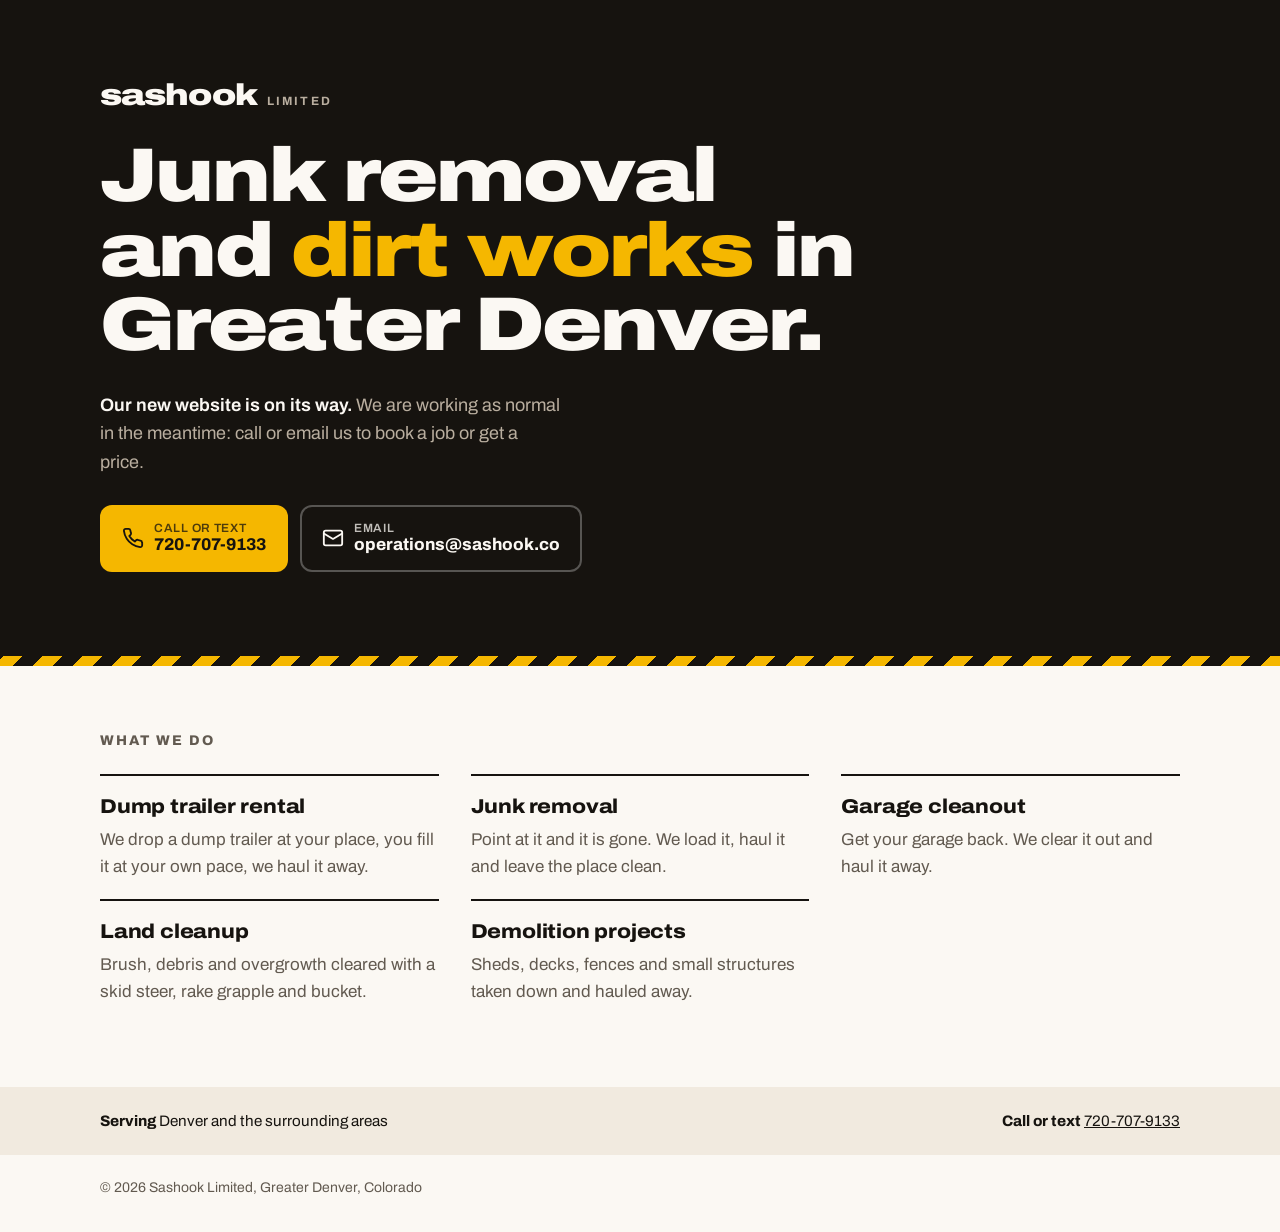
==== index.html @ f68e2fd8 "Sashook placeholder page for sashook.co Co-Authored-By: Claude Opus 5.5 <noreply@anthropic.com>" ====
<!doctype html>
<html lang="en">
<head>
    <meta charset="utf-8">
    <meta name="viewport" content="width=device-width, initial-scale=1">
    <title>Sashook Limited | Junk Removal and Dirt Works, Greater Denver</title>
    <meta name="description" content="Sashook Limited: dump trailer rental, junk removal, garage cleanouts, land cleanup and demolition in Greater Denver. Call 720-707-9133 to book.">
    <meta property="og:title" content="Sashook Limited | Junk Removal and Dirt Works">
    <meta property="og:description" content="Dump trailer rental, junk removal, garage cleanouts, land cleanup and demolition in Greater Denver.">
    <meta property="og:url" content="https://sashook.co/">
    <meta property="og:type" content="website">
    <meta name="theme-color" content="#16130f">
    <link rel="icon" href="favicon.svg" type="image/svg+xml">
    <link rel="preconnect" href="https://fonts.googleapis.com">
    <link rel="preconnect" href="https://fonts.gstatic.com" crossorigin>
    <link rel="stylesheet" href="https://fonts.googleapis.com/css2?family=Archivo:wdth,wght@62..125,400..900&display=swap">
    <style>
        /* Sashook brand tokens, copied from sashook-web/public/styles.css. */
        :root {
            --ink: #16130f;
            --ink-soft: #27221c;
            --paper: #fbf8f3;
            --sand: #f1eadf;
            --line: rgba(22, 19, 15, 0.12);
            --muted: #625a50;
            --band-muted: #b9ae9f;
            --yellow: #f5b700;
            --yellow-deep: #dea600;
            --font: 'Archivo', system-ui, -apple-system, 'Segoe UI', Roboto, sans-serif;
        }
        *, *::before, *::after { box-sizing: border-box; }
        html { -webkit-text-size-adjust: 100%; }
        body {
            margin: 0;
            font-family: var(--font);
            font-size: 1.0625rem;
            line-height: 1.6;
            color: var(--ink);
            background: var(--paper);
        }
        a { color: inherit; }
        :focus-visible { outline: 3px solid var(--yellow); outline-offset: 3px; border-radius: 4px; }
        .wrap { width: min(1080px, 100% - 2.5rem); margin-inline: auto; }

        .hero { background: var(--ink); color: var(--paper); }
        .hero .wrap { padding-block: clamp(36px, 7vw, 80px) clamp(40px, 7vw, 84px); display: grid; gap: 28px; }
        .mark { display: flex; align-items: baseline; gap: 10px; }
        .mark b {
            font-size: 30px;
            font-weight: 900;
            font-stretch: 125%;
            letter-spacing: -0.03em;
            line-height: 1;
        }
        .mark span {
            font-size: 12px;
            font-weight: 700;
            letter-spacing: 0.18em;
            text-transform: uppercase;
            color: var(--band-muted);
        }
        h1 {
            margin: 0;
            font-size: clamp(38px, 7.4vw, 76px);
            font-weight: 900;
            font-stretch: 122%;
            letter-spacing: -0.025em;
            line-height: 0.98;
            max-width: 15ch;
            text-wrap: balance;
        }
        h1 em { font-style: normal; color: var(--yellow); }
        .lede { margin: 0; max-width: 46ch; color: var(--band-muted); font-size: 1.125rem; }
        .lede strong { color: var(--paper); font-weight: 650; }
        .actions { display: flex; flex-wrap: wrap; gap: 12px; }
        .btn {
            display: inline-flex;
            align-items: center;
            gap: 10px;
            padding: 14px 20px;
            border-radius: 12px;
            font-weight: 750;
            text-decoration: none;
            border: 2px solid transparent;
            line-height: 1.2;
        }
        .btn.call { background: var(--yellow); color: var(--ink); }
        .btn.call:hover { background: var(--yellow-deep); }
        .btn.mail { border-color: rgba(255, 255, 255, 0.28); color: var(--paper); }
        .btn.mail:hover { border-color: var(--paper); }
        .btn small { display: block; font-size: 12px; font-weight: 600; letter-spacing: 0.06em; text-transform: uppercase; opacity: 0.75; }
        .btn svg { width: 22px; height: 22px; flex-shrink: 0; }
        .stripe { height: 10px; background: repeating-linear-gradient(-45deg, var(--yellow) 0 14px, var(--ink) 14px 28px); }

        .services .wrap { padding-block: clamp(36px, 6vw, 64px); display: grid; gap: 22px; }
        h2 {
            margin: 0;
            font-size: 14px;
            font-weight: 800;
            letter-spacing: 0.14em;
            text-transform: uppercase;
            color: var(--muted);
        }
        .list { display: grid; grid-template-columns: repeat(auto-fit, minmax(min(100%, 300px), 1fr)); gap: 0 32px; margin: 0; padding: 0; list-style: none; }
        .list li { border-top: 2px solid var(--ink); padding-block: 14px 18px; display: grid; gap: 4px; }
        .list b { font-size: 1.25rem; font-weight: 800; font-stretch: 112%; letter-spacing: -0.01em; }
        .list span { color: var(--muted); }
        .area { background: var(--sand); }
        .area .wrap { padding-block: 22px; display: flex; flex-wrap: wrap; justify-content: space-between; gap: 8px 24px; font-size: 0.95rem; }
        .area p { margin: 0; }
        .area strong { font-weight: 750; }
        footer .wrap { padding-block: 22px 32px; color: var(--muted); font-size: 0.875rem; }
    </style>
</head>
<body>
    <header class="hero">
        <div class="wrap">
            <div class="mark" aria-label="Sashook Limited"><b>sashook</b><span>Limited</span></div>
            <h1>Junk removal and <em>dirt works</em> in Greater Denver.</h1>
            <p class="lede"><strong>Our new website is on its way.</strong> We are working as normal in the meantime: call or email us to book a job or get a price.</p>
            <div class="actions">
                <a class="btn call" href="tel:+17207079133">
                    <svg viewBox="0 0 24 24" fill="none" stroke="currentColor" stroke-width="2" stroke-linecap="round" stroke-linejoin="round" aria-hidden="true"><path d="M22 16.9v3a2 2 0 0 1-2.2 2 19.8 19.8 0 0 1-8.6-3.1 19.5 19.5 0 0 1-6-6A19.8 19.8 0 0 1 2.1 4.2 2 2 0 0 1 4.1 2h3a2 2 0 0 1 2 1.7c.1.9.4 1.8.7 2.7a2 2 0 0 1-.5 2.1L8 9.8a16 16 0 0 0 6 6l1.3-1.3a2 2 0 0 1 2.1-.4c.9.3 1.8.6 2.7.7a2 2 0 0 1 1.7 2z"/></svg>
                    <span><small>Call or text</small>720-707-9133</span>
                </a>
                <a class="btn mail" href="mailto:operations@sashook.co">
                    <svg viewBox="0 0 24 24" fill="none" stroke="currentColor" stroke-width="2" stroke-linecap="round" stroke-linejoin="round" aria-hidden="true"><rect x="2" y="4" width="20" height="16" rx="2"/><path d="m22 7-10 6L2 7"/></svg>
                    <span><small>Email</small>operations@sashook.co</span>
                </a>
            </div>
        </div>
    </header>
    <div class="stripe" aria-hidden="true"></div>

    <main class="services">
        <div class="wrap">
            <h2>What we do</h2>
            <ul class="list">
                <li><b>Dump trailer rental</b><span>We drop a dump trailer at your place, you fill it at your own pace, we haul it away.</span></li>
                <li><b>Junk removal</b><span>Point at it and it is gone. We load it, haul it and leave the place clean.</span></li>
                <li><b>Garage cleanout</b><span>Get your garage back. We clear it out and haul it away.</span></li>
                <li><b>Land cleanup</b><span>Brush, debris and overgrowth cleared with a skid steer, rake grapple and bucket.</span></li>
                <li><b>Demolition projects</b><span>Sheds, decks, fences and small structures taken down and hauled away.</span></li>
            </ul>
        </div>
    </main>

    <section class="area" aria-label="Service area">
        <div class="wrap">
            <p><strong>Serving</strong> Denver and the surrounding areas</p>
            <p><strong>Call or text</strong> <a href="tel:+17207079133">720-707-9133</a></p>
        </div>
    </section>

    <footer>
        <div class="wrap">&copy; <span id="year">2026</span> Sashook Limited, Greater Denver, Colorado</div>
    </footer>
    <script>document.getElementById('year').textContent = new Date().getFullYear();</script>
</body>
</html>
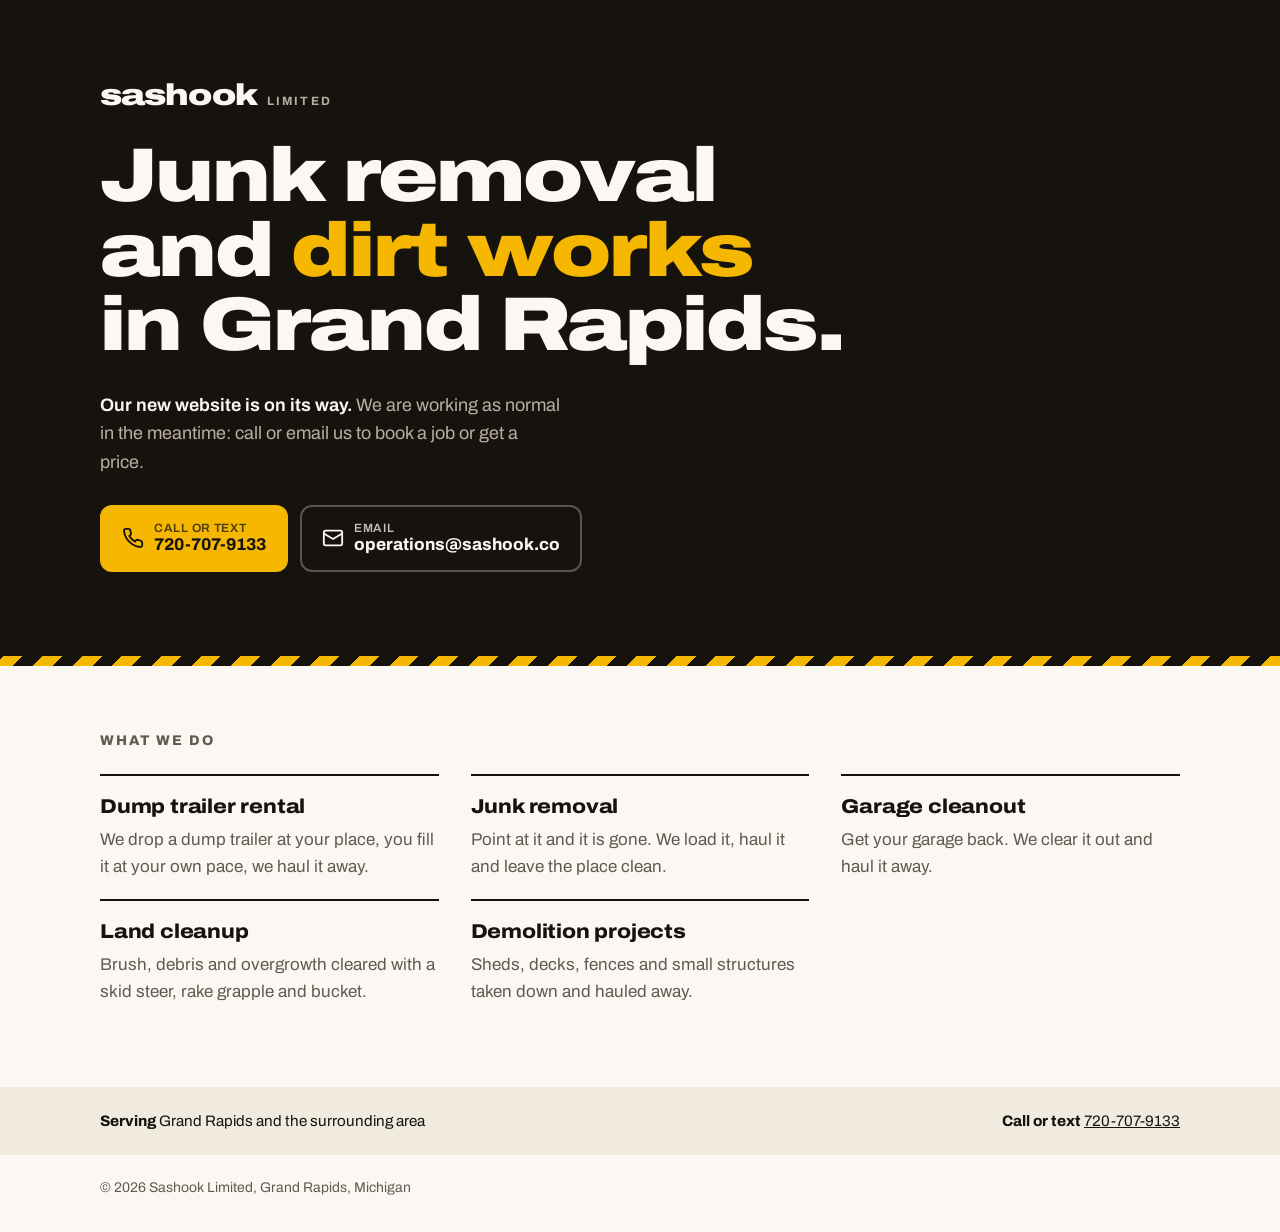
==== commit edf90dc2: "Service area: Grand Rapids, Michigan (not Denver) Co-Authored-By: Claude Opus 5.5 <noreply@anthropic" ====
--- a/index.html
+++ b/index.html
@@ -3,10 +3,10 @@
 <head>
     <meta charset="utf-8">
     <meta name="viewport" content="width=device-width, initial-scale=1">
-    <title>Sashook Limited | Junk Removal and Dirt Works, Greater Denver</title>
-    <meta name="description" content="Sashook Limited: dump trailer rental, junk removal, garage cleanouts, land cleanup and demolition in Greater Denver. Call 720-707-9133 to book.">
+    <title>Sashook Limited | Junk Removal and Dirt Works, Grand Rapids, Michigan</title>
+    <meta name="description" content="Sashook Limited: dump trailer rental, junk removal, garage cleanouts, land cleanup and demolition in Grand Rapids, Michigan. Call 720-707-9133 to book.">
     <meta property="og:title" content="Sashook Limited | Junk Removal and Dirt Works">
-    <meta property="og:description" content="Dump trailer rental, junk removal, garage cleanouts, land cleanup and demolition in Greater Denver.">
+    <meta property="og:description" content="Dump trailer rental, junk removal, garage cleanouts, land cleanup and demolition in Grand Rapids, Michigan.">
     <meta property="og:url" content="https://sashook.co/">
     <meta property="og:type" content="website">
     <meta name="theme-color" content="#16130f">
@@ -116,7 +116,7 @@
     <header class="hero">
         <div class="wrap">
             <div class="mark" aria-label="Sashook Limited"><b>sashook</b><span>Limited</span></div>
-            <h1>Junk removal and <em>dirt works</em> in Greater Denver.</h1>
+            <h1>Junk removal and <em>dirt works</em> in Grand Rapids.</h1>
             <p class="lede"><strong>Our new website is on its way.</strong> We are working as normal in the meantime: call or email us to book a job or get a price.</p>
             <div class="actions">
                 <a class="btn call" href="tel:+17207079133">
@@ -147,13 +147,13 @@
 
     <section class="area" aria-label="Service area">
         <div class="wrap">
-            <p><strong>Serving</strong> Denver and the surrounding areas</p>
+            <p><strong>Serving</strong> Grand Rapids and the surrounding area</p>
             <p><strong>Call or text</strong> <a href="tel:+17207079133">720-707-9133</a></p>
         </div>
     </section>
 
     <footer>
-        <div class="wrap">&copy; <span id="year">2026</span> Sashook Limited, Greater Denver, Colorado</div>
+        <div class="wrap">&copy; <span id="year">2026</span> Sashook Limited, Grand Rapids, Michigan</div>
     </footer>
     <script>document.getElementById('year').textContent = new Date().getFullYear();</script>
 </body>
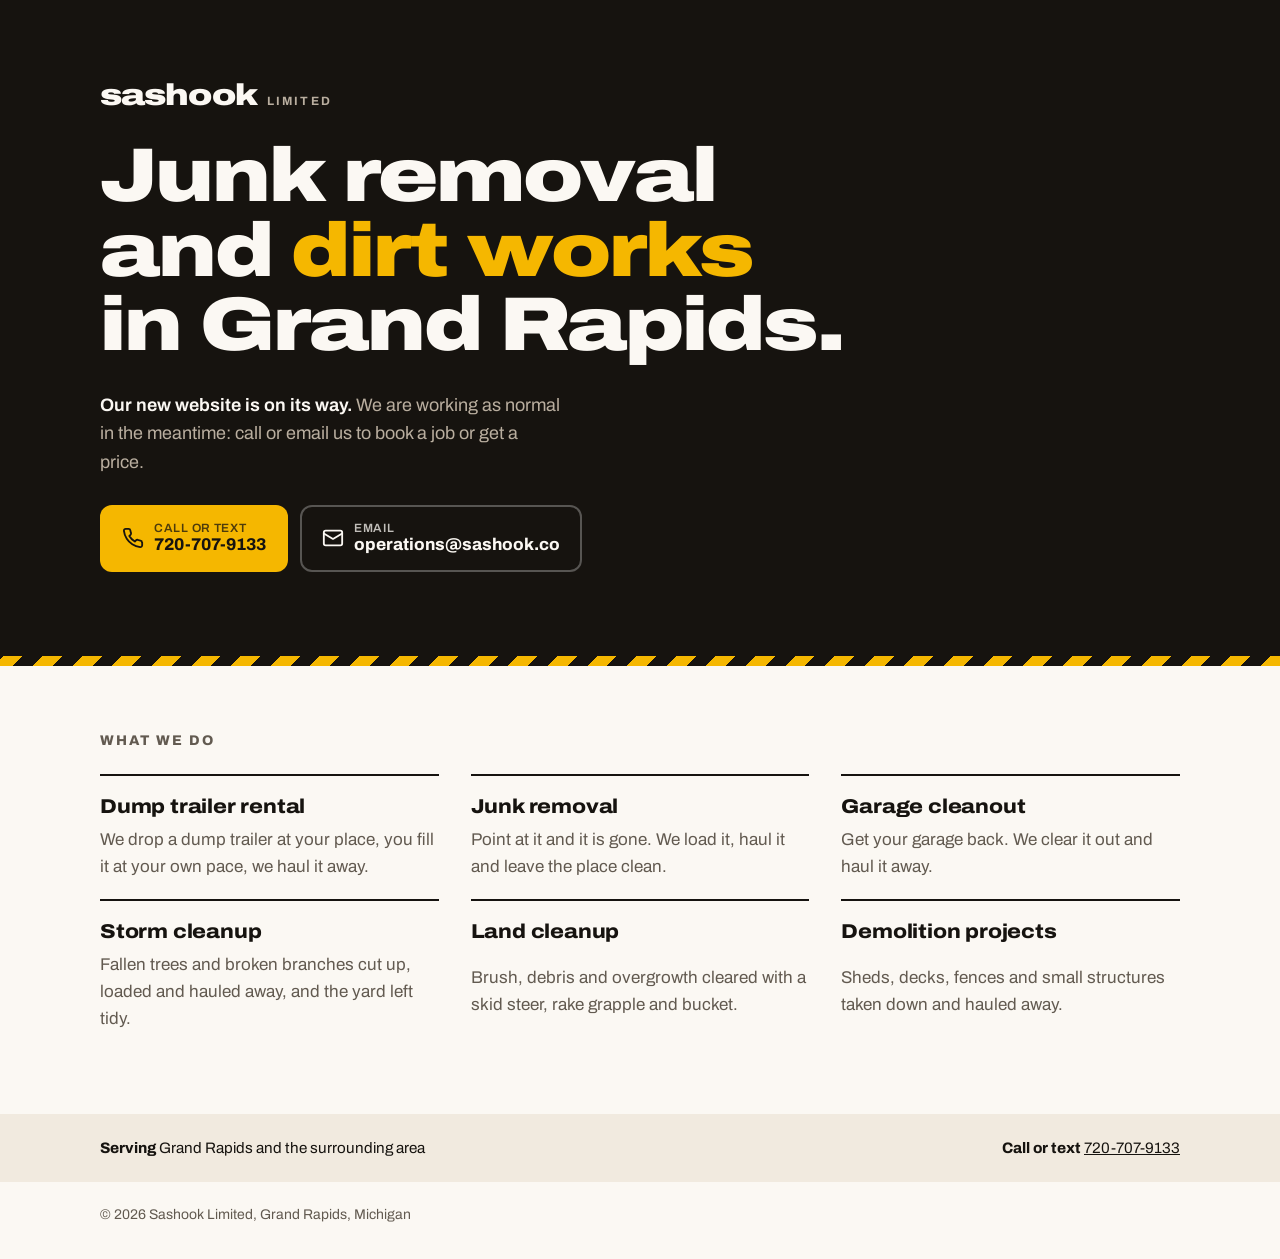
==== commit 1eae0cca: "Add storm cleanup to the services Co-Authored-By: Claude Opus 5.5 <noreply@anthropic.com>" ====
--- a/index.html
+++ b/index.html
@@ -4,9 +4,9 @@
     <meta charset="utf-8">
     <meta name="viewport" content="width=device-width, initial-scale=1">
     <title>Sashook Limited | Junk Removal and Dirt Works, Grand Rapids, Michigan</title>
-    <meta name="description" content="Sashook Limited: dump trailer rental, junk removal, garage cleanouts, land cleanup and demolition in Grand Rapids, Michigan. Call 720-707-9133 to book.">
+    <meta name="description" content="Sashook Limited: dump trailer rental, junk removal, garage cleanouts, storm cleanup, land cleanup and demolition in Grand Rapids, Michigan. Call 720-707-9133 to book.">
     <meta property="og:title" content="Sashook Limited | Junk Removal and Dirt Works">
-    <meta property="og:description" content="Dump trailer rental, junk removal, garage cleanouts, land cleanup and demolition in Grand Rapids, Michigan.">
+    <meta property="og:description" content="Dump trailer rental, junk removal, garage cleanouts, storm cleanup, land cleanup and demolition in Grand Rapids, Michigan.">
     <meta property="og:url" content="https://sashook.co/">
     <meta property="og:type" content="website">
     <meta name="theme-color" content="#16130f">
@@ -139,6 +139,7 @@
                 <li><b>Dump trailer rental</b><span>We drop a dump trailer at your place, you fill it at your own pace, we haul it away.</span></li>
                 <li><b>Junk removal</b><span>Point at it and it is gone. We load it, haul it and leave the place clean.</span></li>
                 <li><b>Garage cleanout</b><span>Get your garage back. We clear it out and haul it away.</span></li>
+                <li><b>Storm cleanup</b><span>Fallen trees and broken branches cut up, loaded and hauled away, and the yard left tidy.</span></li>
                 <li><b>Land cleanup</b><span>Brush, debris and overgrowth cleared with a skid steer, rake grapple and bucket.</span></li>
                 <li><b>Demolition projects</b><span>Sheds, decks, fences and small structures taken down and hauled away.</span></li>
             </ul>
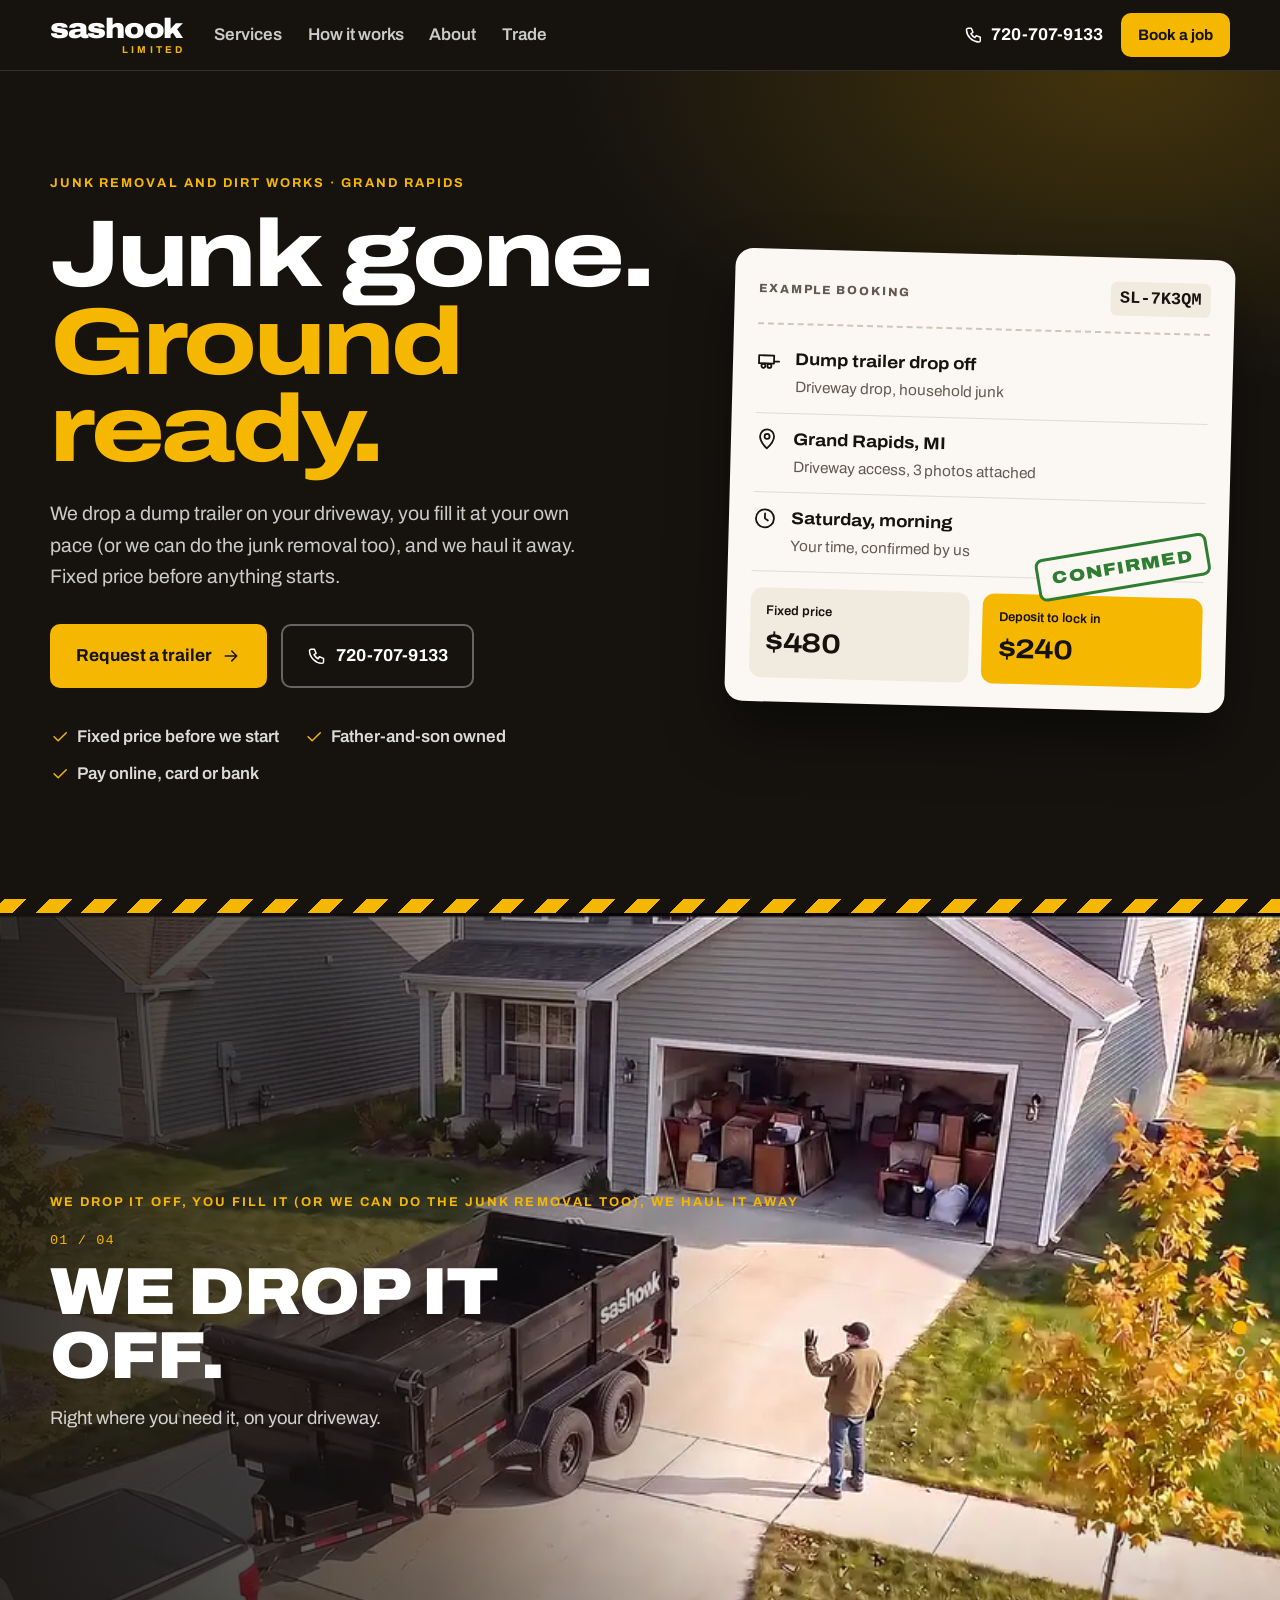
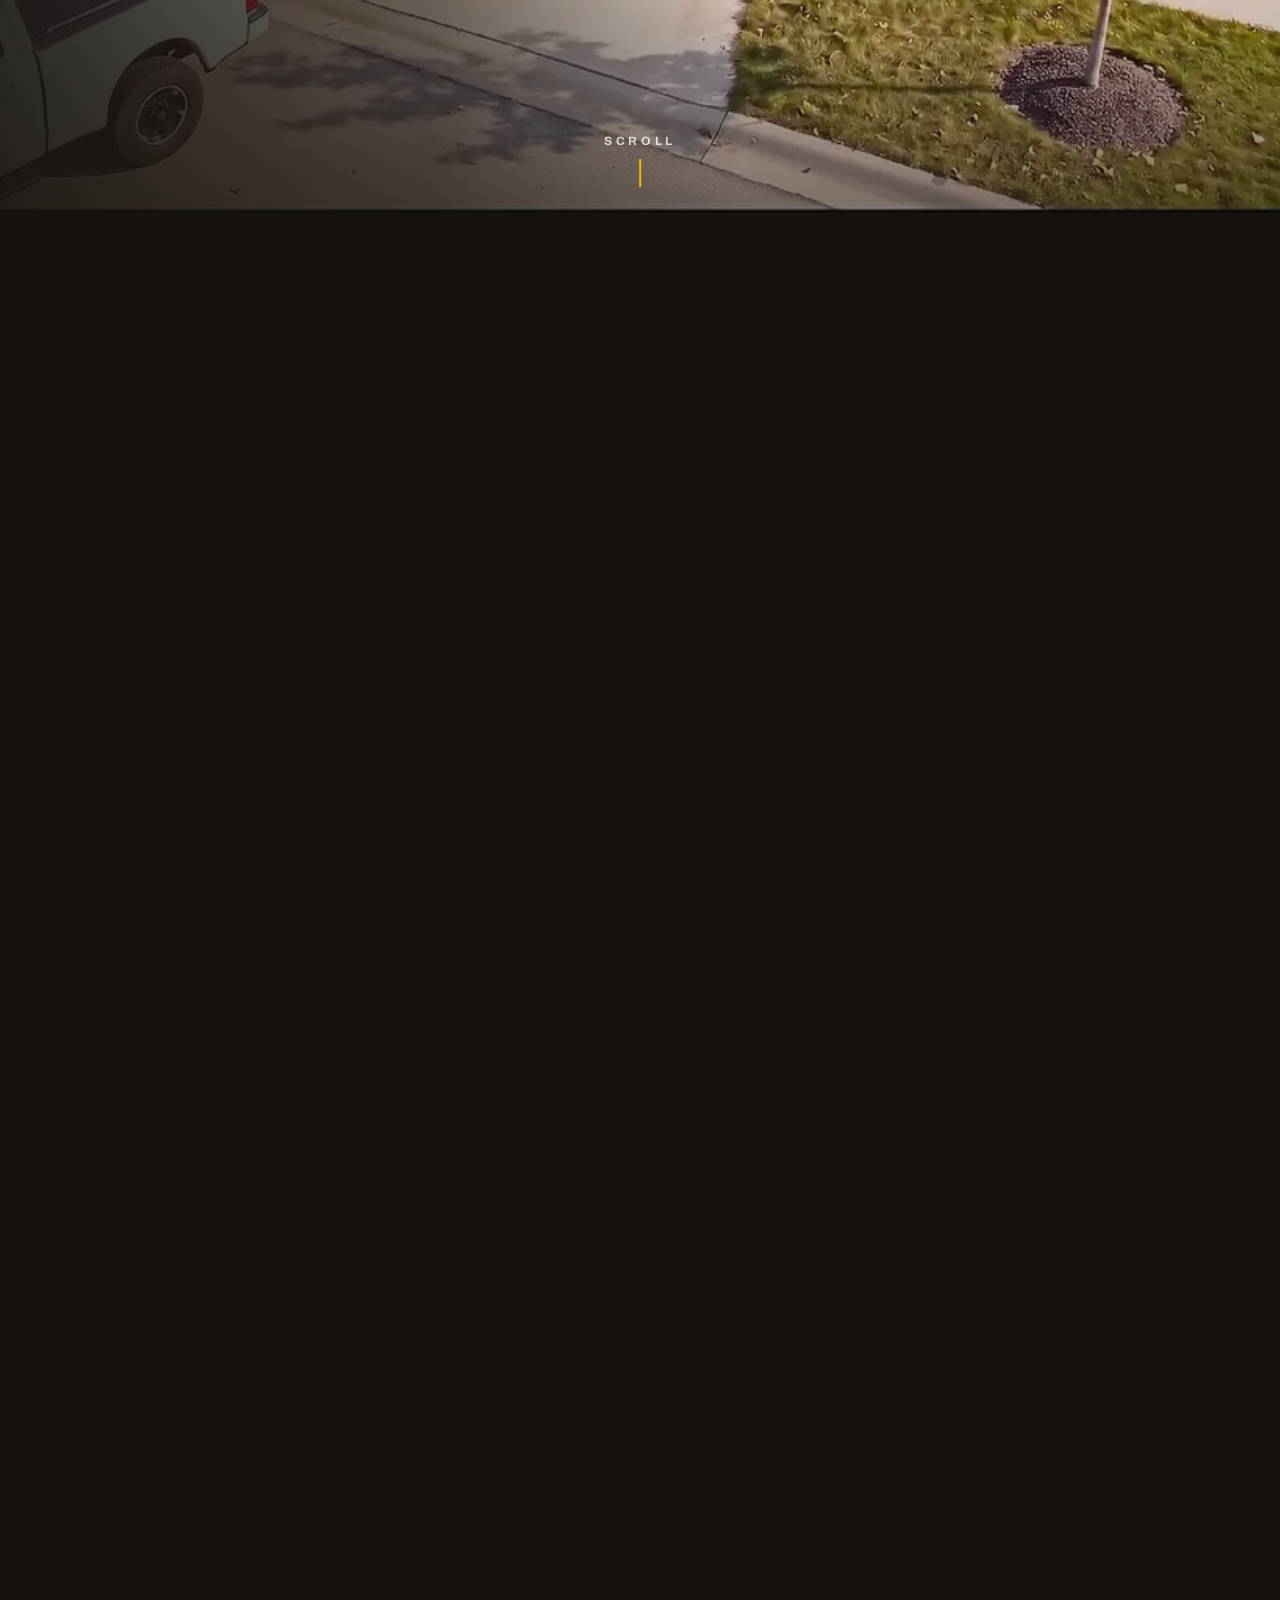
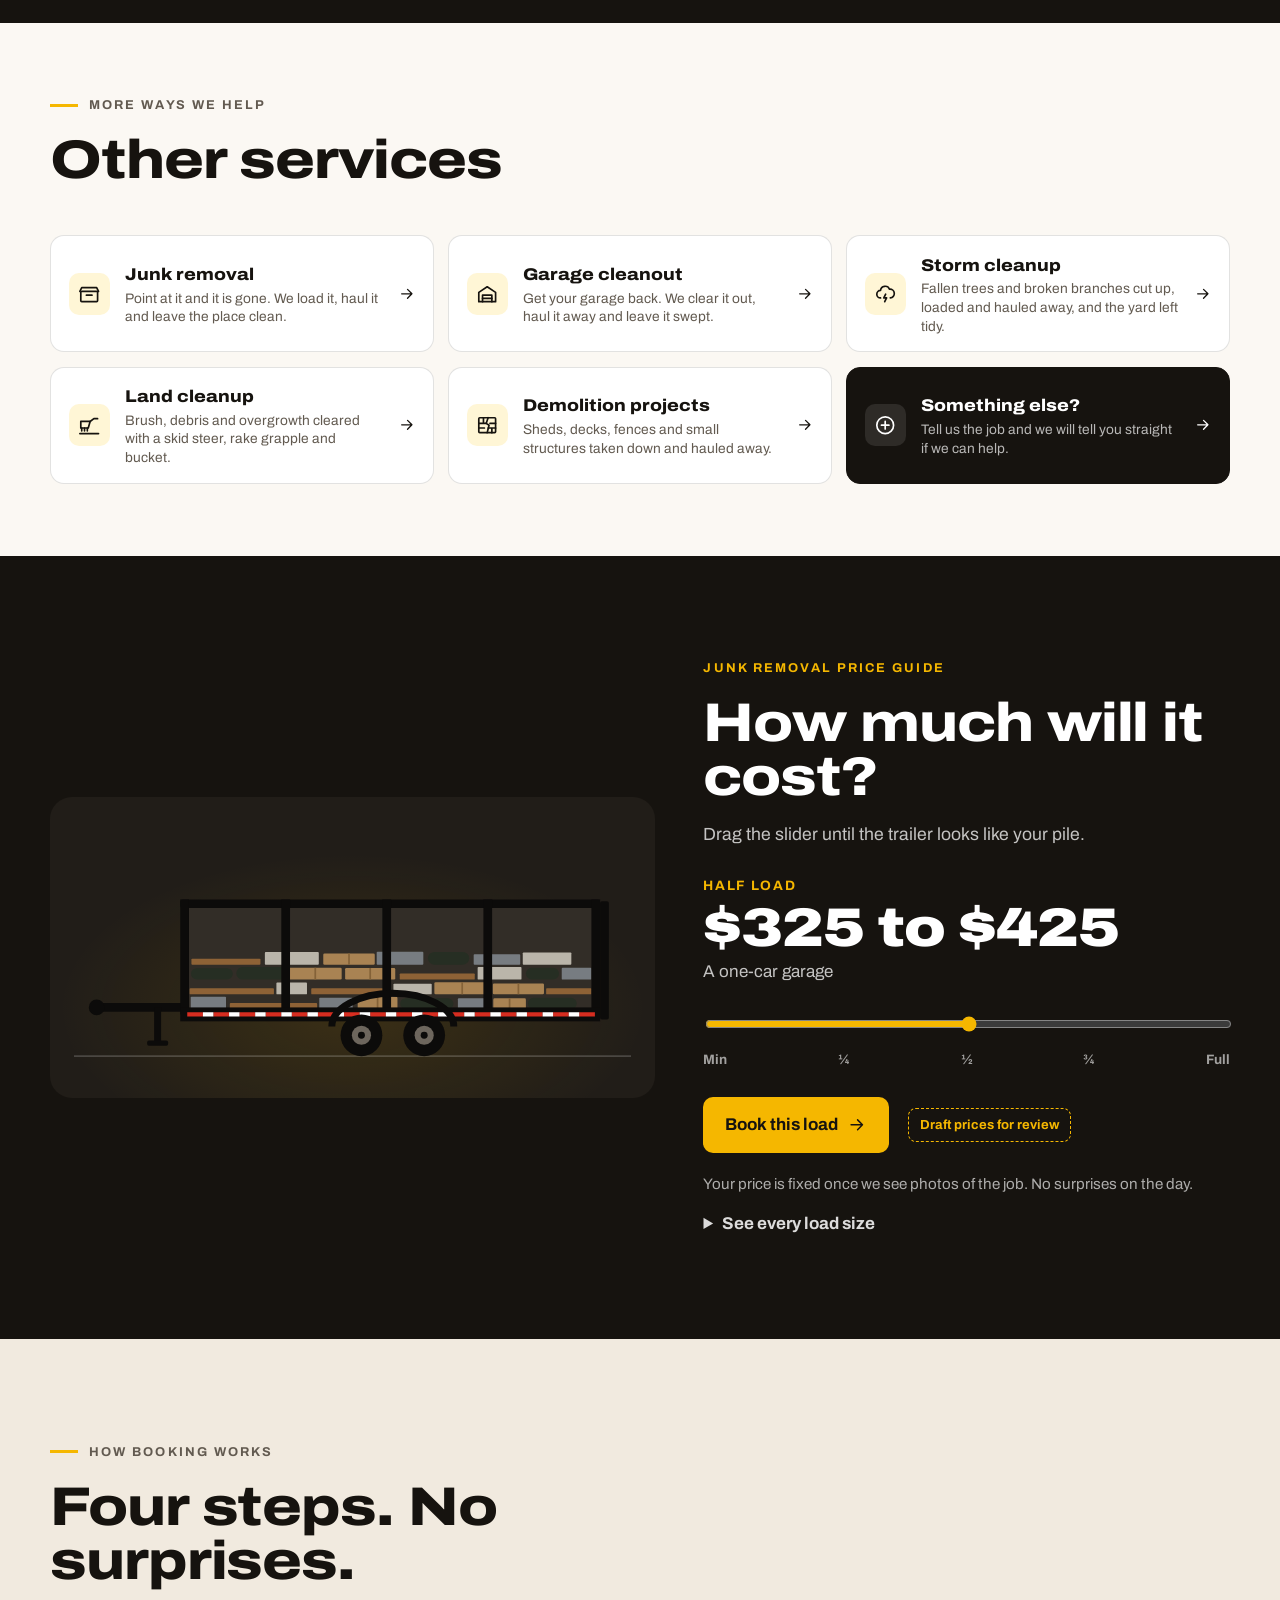
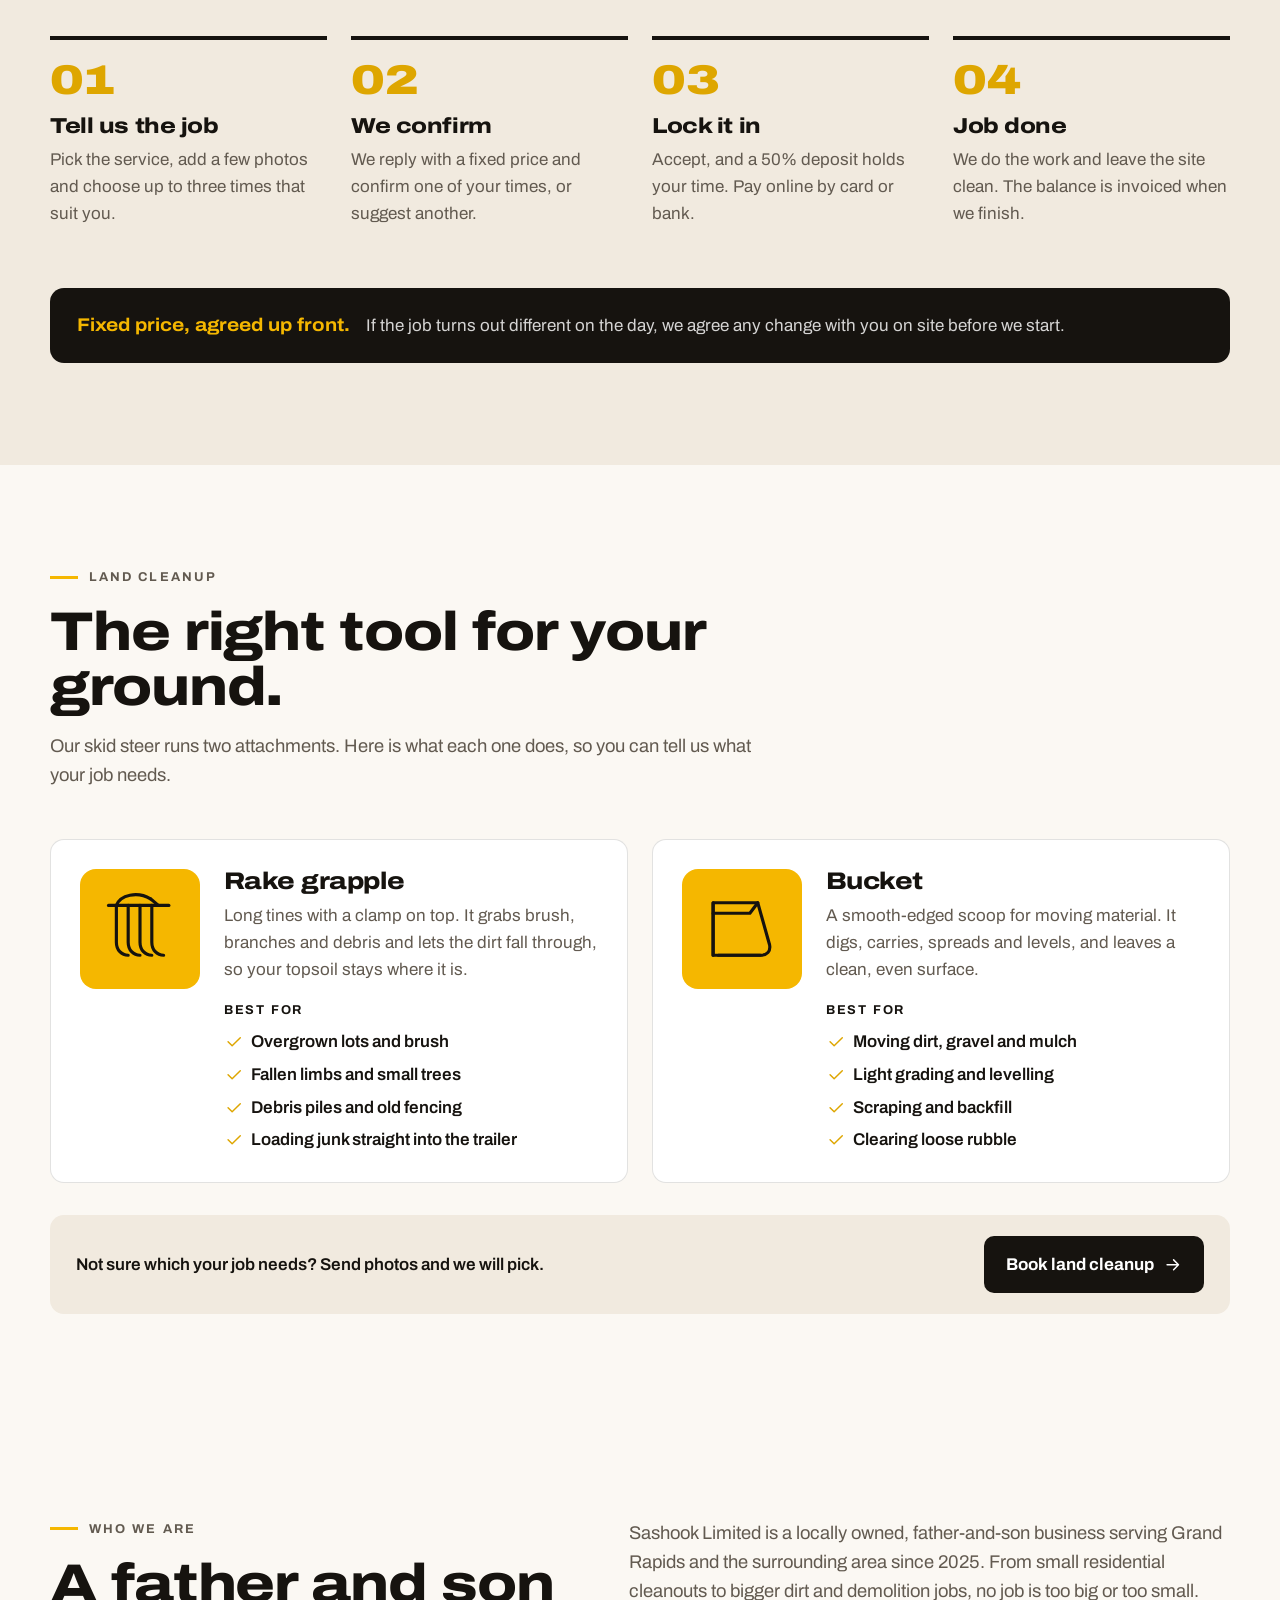
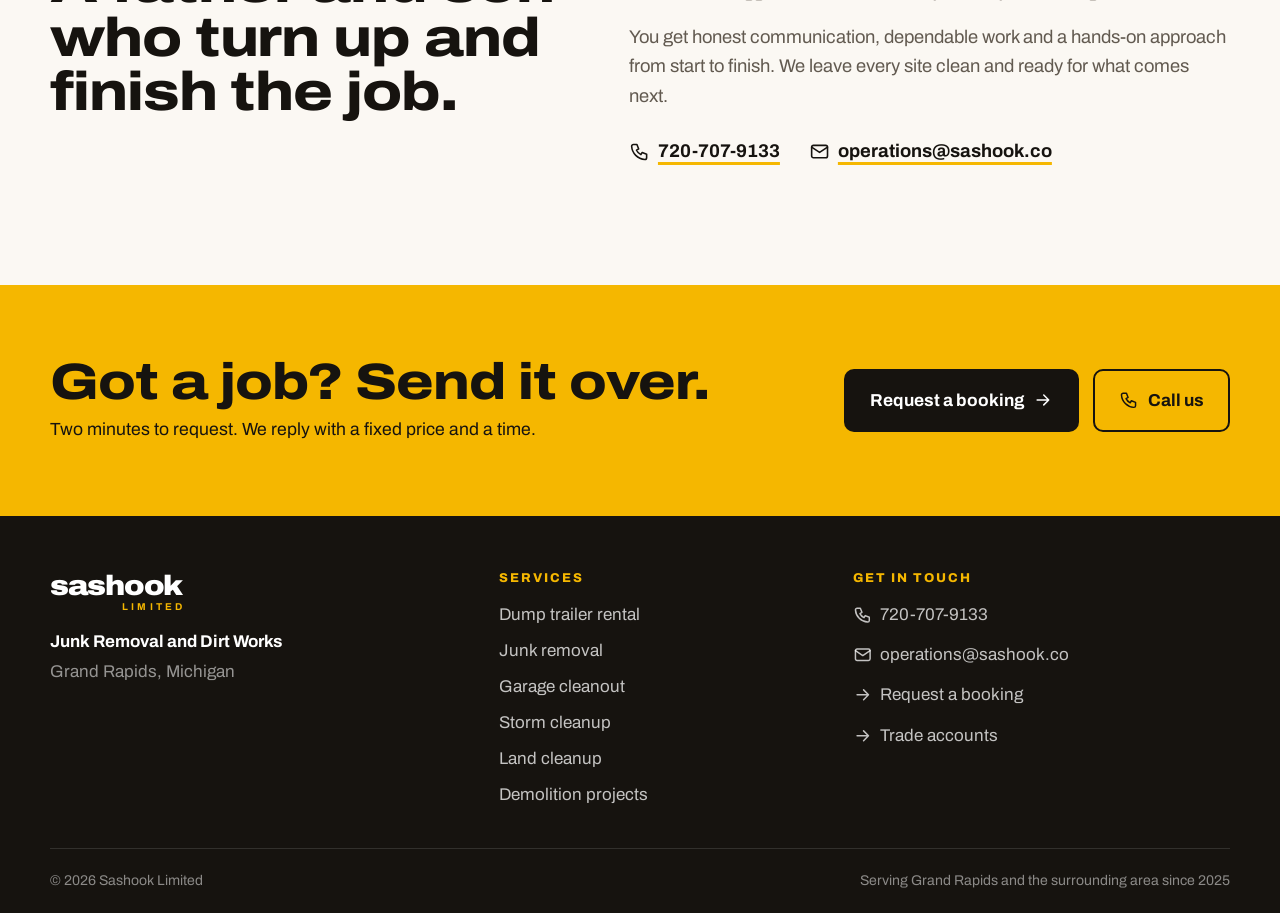
==== commit 83867fe4: "Replace the holding page with the draft site: dump trailer drop off story, other services, price gui" ====
--- a/index.html
+++ b/index.html
@@ -1,161 +1,381 @@
 <!doctype html>
-<html lang="en">
-<head>
-    <meta charset="utf-8">
-    <meta name="viewport" content="width=device-width, initial-scale=1">
-    <title>Sashook Limited | Junk Removal and Dirt Works, Grand Rapids, Michigan</title>
-    <meta name="description" content="Sashook Limited: dump trailer rental, junk removal, garage cleanouts, storm cleanup, land cleanup and demolition in Grand Rapids, Michigan. Call 720-707-9133 to book.">
-    <meta property="og:title" content="Sashook Limited | Junk Removal and Dirt Works">
-    <meta property="og:description" content="Dump trailer rental, junk removal, garage cleanouts, storm cleanup, land cleanup and demolition in Grand Rapids, Michigan.">
-    <meta property="og:url" content="https://sashook.co/">
-    <meta property="og:type" content="website">
-    <meta name="theme-color" content="#16130f">
-    <link rel="icon" href="favicon.svg" type="image/svg+xml">
-    <link rel="preconnect" href="https://fonts.googleapis.com">
-    <link rel="preconnect" href="https://fonts.gstatic.com" crossorigin>
-    <link rel="stylesheet" href="https://fonts.googleapis.com/css2?family=Archivo:wdth,wght@62..125,400..900&display=swap">
-    <style>
-        /* Sashook brand tokens, copied from sashook-web/public/styles.css. */
-        :root {
-            --ink: #16130f;
-            --ink-soft: #27221c;
-            --paper: #fbf8f3;
-            --sand: #f1eadf;
-            --line: rgba(22, 19, 15, 0.12);
-            --muted: #625a50;
-            --band-muted: #b9ae9f;
-            --yellow: #f5b700;
-            --yellow-deep: #dea600;
-            --font: 'Archivo', system-ui, -apple-system, 'Segoe UI', Roboto, sans-serif;
-        }
-        *, *::before, *::after { box-sizing: border-box; }
-        html { -webkit-text-size-adjust: 100%; }
-        body {
-            margin: 0;
-            font-family: var(--font);
-            font-size: 1.0625rem;
-            line-height: 1.6;
-            color: var(--ink);
-            background: var(--paper);
-        }
-        a { color: inherit; }
-        :focus-visible { outline: 3px solid var(--yellow); outline-offset: 3px; border-radius: 4px; }
-        .wrap { width: min(1080px, 100% - 2.5rem); margin-inline: auto; }
-
-        .hero { background: var(--ink); color: var(--paper); }
-        .hero .wrap { padding-block: clamp(36px, 7vw, 80px) clamp(40px, 7vw, 84px); display: grid; gap: 28px; }
-        .mark { display: flex; align-items: baseline; gap: 10px; }
-        .mark b {
-            font-size: 30px;
-            font-weight: 900;
-            font-stretch: 125%;
-            letter-spacing: -0.03em;
-            line-height: 1;
-        }
-        .mark span {
-            font-size: 12px;
-            font-weight: 700;
-            letter-spacing: 0.18em;
-            text-transform: uppercase;
-            color: var(--band-muted);
-        }
-        h1 {
-            margin: 0;
-            font-size: clamp(38px, 7.4vw, 76px);
-            font-weight: 900;
-            font-stretch: 122%;
-            letter-spacing: -0.025em;
-            line-height: 0.98;
-            max-width: 15ch;
-            text-wrap: balance;
-        }
-        h1 em { font-style: normal; color: var(--yellow); }
-        .lede { margin: 0; max-width: 46ch; color: var(--band-muted); font-size: 1.125rem; }
-        .lede strong { color: var(--paper); font-weight: 650; }
-        .actions { display: flex; flex-wrap: wrap; gap: 12px; }
-        .btn {
-            display: inline-flex;
-            align-items: center;
-            gap: 10px;
-            padding: 14px 20px;
-            border-radius: 12px;
-            font-weight: 750;
-            text-decoration: none;
-            border: 2px solid transparent;
-            line-height: 1.2;
-        }
-        .btn.call { background: var(--yellow); color: var(--ink); }
-        .btn.call:hover { background: var(--yellow-deep); }
-        .btn.mail { border-color: rgba(255, 255, 255, 0.28); color: var(--paper); }
-        .btn.mail:hover { border-color: var(--paper); }
-        .btn small { display: block; font-size: 12px; font-weight: 600; letter-spacing: 0.06em; text-transform: uppercase; opacity: 0.75; }
-        .btn svg { width: 22px; height: 22px; flex-shrink: 0; }
-        .stripe { height: 10px; background: repeating-linear-gradient(-45deg, var(--yellow) 0 14px, var(--ink) 14px 28px); }
-
-        .services .wrap { padding-block: clamp(36px, 6vw, 64px); display: grid; gap: 22px; }
-        h2 {
-            margin: 0;
-            font-size: 14px;
-            font-weight: 800;
-            letter-spacing: 0.14em;
-            text-transform: uppercase;
-            color: var(--muted);
-        }
-        .list { display: grid; grid-template-columns: repeat(auto-fit, minmax(min(100%, 300px), 1fr)); gap: 0 32px; margin: 0; padding: 0; list-style: none; }
-        .list li { border-top: 2px solid var(--ink); padding-block: 14px 18px; display: grid; gap: 4px; }
-        .list b { font-size: 1.25rem; font-weight: 800; font-stretch: 112%; letter-spacing: -0.01em; }
-        .list span { color: var(--muted); }
-        .area { background: var(--sand); }
-        .area .wrap { padding-block: 22px; display: flex; flex-wrap: wrap; justify-content: space-between; gap: 8px 24px; font-size: 0.95rem; }
-        .area p { margin: 0; }
-        .area strong { font-weight: 750; }
-        footer .wrap { padding-block: 22px 32px; color: var(--muted); font-size: 0.875rem; }
-    </style>
-</head>
-<body>
-    <header class="hero">
+        <html lang="en">
+            <head>
+                <meta charset="utf-8" />
+                <meta name="viewport" content="width=device-width, initial-scale=1" />
+                <title>Sashook Limited | Junk Removal and Dirt Works in Grand Rapids</title>
+                <meta name="description" content="Sashook Limited: dump trailer rental, junk removal, garage cleanouts, storm cleanup, land cleanup and demolition across Grand Rapids and the surrounding area. Request a booking online and get a fixed price before we start." />
+                
+                <link rel="canonical" href="https://sashook.co/" />
+                <meta property="og:title" content="Sashook Limited | Junk Removal and Dirt Works in Grand Rapids" />
+                <meta property="og:description" content="Sashook Limited: dump trailer rental, junk removal, garage cleanouts, storm cleanup, land cleanup and demolition across Grand Rapids and the surrounding area. Request a booking online and get a fixed price before we start." />
+                <meta property="og:type" content="website" />
+                <meta name="theme-color" content="#16130f" />
+                <link rel="icon" href="/favicon.svg" type="image/svg+xml" />
+                <link rel="preconnect" href="https://fonts.googleapis.com" />
+                <link rel="preconnect" href="https://fonts.gstatic.com" crossorigin />
+                <link rel="stylesheet" href="https://fonts.googleapis.com/css2?family=Archivo:ital,wdth,wght@0,62..125,100..900;1,62..125,100..900&amp;display=swap" />
+                <link rel="stylesheet" href="/styles.css" />
+                
+                <script type="module" src="/home.js"></script>
+                <link rel="stylesheet" href="/sections.css" />
+            </head>
+            <body>
+                <a class="skip-link" href="#main">Skip to content</a>
+                <header class="site-header">
+        <div class="wrap header-row">
+            <a class="brand" href="/" aria-label="Sashook Limited, home">
+        <span class="brand-name">sashook</span><span class="brand-sub">limited</span>
+    </a>
+            <nav class="site-nav" aria-label="Main">
+                <a href="/#services">Services</a>
+                <a href="/#how-it-works">How it works</a>
+                <a href="/#about">About</a>
+                <a href="/book/">Trade</a>
+            </nav>
+            <div class="header-actions">
+                <a class="header-phone" href="tel:+17207079133"><svg class="icon" viewBox="0 0 24 24" fill="none" stroke="currentColor" stroke-width="1.8" stroke-linecap="round" stroke-linejoin="round" aria-hidden="true"><path d="M5 4h4l2 5-2.5 1.5a11 11 0 0 0 5 5L15 13l5 2v4a2 2 0 0 1-2 2A16 16 0 0 1 3 6a2 2 0 0 1 2-2"/></svg><span>720-707-9133</span></a>
+                <a class="button button-yellow button-small" href="/book/">Book a job</a>
+            </div>
+        </div>
+    </header>
+                <main id="main"><section class="hero">
+        <div class="wrap hero-grid">
+            <div class="hero-copy">
+                <p class="eyebrow">Junk Removal and Dirt Works &middot; Grand Rapids</p>
+                <h1 class="hero-title">Junk gone.<br /><span class="hero-accent">Ground ready.</span></h1>
+                <p class="hero-lead">We drop a dump trailer on your driveway, you fill it at your own pace (or we can do the junk removal too), and we haul it away. Fixed price before anything starts.</p>
+                <div class="hero-actions">
+                    <a class="button button-yellow button-large" href="/book/">Request a trailer <svg class="icon" viewBox="0 0 24 24" fill="none" stroke="currentColor" stroke-width="1.8" stroke-linecap="round" stroke-linejoin="round" aria-hidden="true"><path d="M5 12h14M13 6l6 6-6 6"/></svg></a>
+                    <a class="button button-ghost button-large" href="tel:+17207079133"><svg class="icon" viewBox="0 0 24 24" fill="none" stroke="currentColor" stroke-width="1.8" stroke-linecap="round" stroke-linejoin="round" aria-hidden="true"><path d="M5 4h4l2 5-2.5 1.5a11 11 0 0 0 5 5L15 13l5 2v4a2 2 0 0 1-2 2A16 16 0 0 1 3 6a2 2 0 0 1 2-2"/></svg> 720-707-9133</a>
+                </div>
+                <ul class="hero-points">
+                    <li><svg class="icon" viewBox="0 0 24 24" fill="none" stroke="currentColor" stroke-width="1.8" stroke-linecap="round" stroke-linejoin="round" aria-hidden="true"><path d="M5 12l5 5L20 7"/></svg> Fixed price before we start</li>
+                    <li><svg class="icon" viewBox="0 0 24 24" fill="none" stroke="currentColor" stroke-width="1.8" stroke-linecap="round" stroke-linejoin="round" aria-hidden="true"><path d="M5 12l5 5L20 7"/></svg> Father-and-son owned</li>
+                    <li><svg class="icon" viewBox="0 0 24 24" fill="none" stroke="currentColor" stroke-width="1.8" stroke-linecap="round" stroke-linejoin="round" aria-hidden="true"><path d="M5 12l5 5L20 7"/></svg> Pay online, card or bank</li>
+                </ul>
+                
+            </div>
+            <aside class="ticket" aria-label="How a booking looks">
+        <div class="ticket-head">
+            <span class="ticket-label">Example booking</span>
+            <span class="ticket-ref">SL-7K3QM</span>
+        </div>
+        <div class="ticket-row">
+            <svg class="icon" viewBox="0 0 24 24" fill="none" stroke="currentColor" stroke-width="1.8" stroke-linecap="round" stroke-linejoin="round" aria-hidden="true"><path d="M2 7h15v8H2z"/><path d="M17 13h5"/><circle cx="6.5" cy="17.5" r="2"/><circle cx="12.5" cy="17.5" r="2"/></svg>
+            <div><strong>Dump trailer drop off</strong><span>Driveway drop, household junk</span></div>
+        </div>
+        <div class="ticket-row">
+            <svg class="icon" viewBox="0 0 24 24" fill="none" stroke="currentColor" stroke-width="1.8" stroke-linecap="round" stroke-linejoin="round" aria-hidden="true"><path d="M12 21s-7-6.5-7-12a7 7 0 0 1 14 0c0 5.5-7 12-7 12z"/><circle cx="12" cy="9" r="2.5"/></svg>
+            <div><strong>Grand Rapids, MI</strong><span>Driveway access, 3 photos attached</span></div>
+        </div>
+        <div class="ticket-row">
+            <svg class="icon" viewBox="0 0 24 24" fill="none" stroke="currentColor" stroke-width="1.8" stroke-linecap="round" stroke-linejoin="round" aria-hidden="true"><circle cx="12" cy="12" r="9"/><path d="M12 7v5l3 2"/></svg>
+            <div><strong>Saturday, morning</strong><span>Your time, confirmed by us</span></div>
+        </div>
+        <div class="ticket-price">
+            <div><span>Fixed price</span><strong>$480</strong></div>
+            <div><span>Deposit to lock in</span><strong>$240</strong></div>
+        </div>
+        <div class="ticket-stamp">Confirmed</div>
+    </aside>
+        </div>
+        <div class="hazard" aria-hidden="true"></div>
+    </section><section
+        class="story"
+        id="trailer-drop"
+        data-story
+        data-scene="trailer-drop"
+        data-frames="/media/trailer-drop/frame-{n}.webp"
+        data-frame-count="228"
+        data-focus-x="0.58"
+        data-step-frames="1,34,76,174"
+        style="--steps:4"
+    >
+        <div class="story-stage">
+            <canvas class="story-canvas" data-story-canvas aria-hidden="true"></canvas>
+            <div class="story-shade" aria-hidden="true"></div>
+            <div class="wrap story-copy">
+                <p class="eyebrow">We drop it off, you fill it (or we can do the junk removal too), we haul it away</p>
+                <ol class="story-steps">
+                    <li class="story-step is-active" data-story-step>
+                                <span class="story-count">01 / 04</span>
+                                <h2 class="story-title">We drop it off.</h2>
+                                <p class="story-text">Right where you need it, on your driveway.</p>
+                                
+                            </li><li class="story-step" data-story-step>
+                                <span class="story-count">02 / 04</span>
+                                <h2 class="story-title">Parked where you want it.</h2>
+                                <p class="story-text">Backed in and set down. Then it is yours to fill.</p>
+                                
+                            </li><li class="story-step" data-story-step>
+                                <span class="story-count">03 / 04</span>
+                                <h2 class="story-title">You fill it.</h2>
+                                <p class="story-text">Household junk, old furniture, the lot, at your own pace. Or we can do the junk removal too.</p>
+                                
+                            </li><li class="story-step" data-story-step>
+                                <span class="story-count">04 / 04</span>
+                                <h2 class="story-title">We haul it away.</h2>
+                                <p class="story-text">Driveway clear. No pile, no hassle.</p>
+                                <a class="button button-yellow" href="/book/">Request a trailer <svg class="icon" viewBox="0 0 24 24" fill="none" stroke="currentColor" stroke-width="1.8" stroke-linecap="round" stroke-linejoin="round" aria-hidden="true"><path d="M5 12h14M13 6l6 6-6 6"/></svg></a>
+                            </li>
+                </ol>
+            </div>
+            <div class="story-rail" aria-hidden="true">
+                <span class="story-dot is-active" data-story-dot></span><span class="story-dot" data-story-dot></span><span class="story-dot" data-story-dot></span><span class="story-dot" data-story-dot></span>
+            </div>
+            <p class="story-hint" aria-hidden="true">Scroll</p>
+        </div>
+        <div class="story-snaps" aria-hidden="true"><span class="story-snap"></span><span class="story-snap"></span><span class="story-snap"></span><span class="story-snap"></span></div>
+    </section><section class="section section-tight" id="services">
         <div class="wrap">
-            <div class="mark" aria-label="Sashook Limited"><b>sashook</b><span>Limited</span></div>
-            <h1>Junk removal and <em>dirt works</em> in Grand Rapids.</h1>
-            <p class="lede"><strong>Our new website is on its way.</strong> We are working as normal in the meantime: call or email us to book a job or get a price.</p>
-            <div class="actions">
-                <a class="btn call" href="tel:+17207079133">
-                    <svg viewBox="0 0 24 24" fill="none" stroke="currentColor" stroke-width="2" stroke-linecap="round" stroke-linejoin="round" aria-hidden="true"><path d="M22 16.9v3a2 2 0 0 1-2.2 2 19.8 19.8 0 0 1-8.6-3.1 19.5 19.5 0 0 1-6-6A19.8 19.8 0 0 1 2.1 4.2 2 2 0 0 1 4.1 2h3a2 2 0 0 1 2 1.7c.1.9.4 1.8.7 2.7a2 2 0 0 1-.5 2.1L8 9.8a16 16 0 0 0 6 6l1.3-1.3a2 2 0 0 1 2.1-.4c.9.3 1.8.6 2.7.7a2 2 0 0 1 1.7 2z"/></svg>
-                    <span><small>Call or text</small>720-707-9133</span>
+            <div class="section-head">
+                <p class="eyebrow eyebrow-dark">More ways we help</p>
+                <h2 class="section-title">Other services</h2>
+            </div>
+            <div class="service-pills">
+                <a class="service-pill" href="/book/">
+                            <span class="service-pill-icon"><svg class="icon" viewBox="0 0 24 24" fill="none" stroke="currentColor" stroke-width="1.8" stroke-linecap="round" stroke-linejoin="round" aria-hidden="true"><rect x="3" y="9" width="18" height="11" rx="1"/><path d="M2 9l2-4h16l2 4"/><path d="M9 13h6"/></svg></span>
+                            <span class="service-pill-text"><strong>Junk removal</strong><span>Point at it and it is gone. We load it, haul it and leave the place clean.</span></span>
+                            <svg class="icon" viewBox="0 0 24 24" fill="none" stroke="currentColor" stroke-width="1.8" stroke-linecap="round" stroke-linejoin="round" aria-hidden="true"><path d="M5 12h14M13 6l6 6-6 6"/></svg>
+                        </a><a class="service-pill" href="/book/">
+                            <span class="service-pill-icon"><svg class="icon" viewBox="0 0 24 24" fill="none" stroke="currentColor" stroke-width="1.8" stroke-linecap="round" stroke-linejoin="round" aria-hidden="true"><path d="M3 10l9-6 9 6v10H3z"/><path d="M7 20v-7h10v7"/><path d="M7 16.5h10"/></svg></span>
+                            <span class="service-pill-text"><strong>Garage cleanout</strong><span>Get your garage back. We clear it out, haul it away and leave it swept.</span></span>
+                            <svg class="icon" viewBox="0 0 24 24" fill="none" stroke="currentColor" stroke-width="1.8" stroke-linecap="round" stroke-linejoin="round" aria-hidden="true"><path d="M5 12h14M13 6l6 6-6 6"/></svg>
+                        </a><a class="service-pill" href="/book/">
+                            <span class="service-pill-icon"><svg class="icon" viewBox="0 0 24 24" fill="none" stroke="currentColor" stroke-width="1.8" stroke-linecap="round" stroke-linejoin="round" aria-hidden="true"><path d="M7 16a4 4 0 0 1 0-8 5 5 0 0 1 9.6-1.4A3.5 3.5 0 1 1 17.5 16"/><path d="M12.5 12l-2 4h3l-2 4"/></svg></span>
+                            <span class="service-pill-text"><strong>Storm cleanup</strong><span>Fallen trees and broken branches cut up, loaded and hauled away, and the yard left tidy.</span></span>
+                            <svg class="icon" viewBox="0 0 24 24" fill="none" stroke="currentColor" stroke-width="1.8" stroke-linecap="round" stroke-linejoin="round" aria-hidden="true"><path d="M5 12h14M13 6l6 6-6 6"/></svg>
+                        </a><a class="service-pill" href="/book/">
+                            <span class="service-pill-icon"><svg class="icon" viewBox="0 0 24 24" fill="none" stroke="currentColor" stroke-width="1.8" stroke-linecap="round" stroke-linejoin="round" aria-hidden="true"><path d="M2 21h20"/><path d="M3 8h10l-2 7H3z"/><path d="M4 15v3M7 15v3M10 15v3"/><path d="M13 8l4-3h4"/></svg></span>
+                            <span class="service-pill-text"><strong>Land cleanup</strong><span>Brush, debris and overgrowth cleared with a skid steer, rake grapple and bucket.</span></span>
+                            <svg class="icon" viewBox="0 0 24 24" fill="none" stroke="currentColor" stroke-width="1.8" stroke-linecap="round" stroke-linejoin="round" aria-hidden="true"><path d="M5 12h14M13 6l6 6-6 6"/></svg>
+                        </a><a class="service-pill" href="/book/">
+                            <span class="service-pill-icon"><svg class="icon" viewBox="0 0 24 24" fill="none" stroke="currentColor" stroke-width="1.8" stroke-linecap="round" stroke-linejoin="round" aria-hidden="true"><rect x="3" y="4" width="18" height="16" rx="1"/><path d="M3 10h8M15 10h6M3 15h6M13 15h8M8 4v6M17 15v5"/><path d="M13 4l-2 6 3 2-2 8"/></svg></span>
+                            <span class="service-pill-text"><strong>Demolition projects</strong><span>Sheds, decks, fences and small structures taken down and hauled away.</span></span>
+                            <svg class="icon" viewBox="0 0 24 24" fill="none" stroke="currentColor" stroke-width="1.8" stroke-linecap="round" stroke-linejoin="round" aria-hidden="true"><path d="M5 12h14M13 6l6 6-6 6"/></svg>
+                        </a>
+                <a class="service-pill service-pill-dark" href="/book/">
+                    <span class="service-pill-icon"><svg class="icon" viewBox="0 0 24 24" fill="none" stroke="currentColor" stroke-width="1.8" stroke-linecap="round" stroke-linejoin="round" aria-hidden="true"><circle cx="12" cy="12" r="9"/><path d="M12 8v8M8 12h8"/></svg></span>
+                    <span class="service-pill-text"><strong>Something else?</strong><span>Tell us the job and we will tell you straight if we can help.</span></span>
+                    <svg class="icon" viewBox="0 0 24 24" fill="none" stroke="currentColor" stroke-width="1.8" stroke-linecap="round" stroke-linejoin="round" aria-hidden="true"><path d="M5 12h14M13 6l6 6-6 6"/></svg>
                 </a>
-                <a class="btn mail" href="mailto:operations@sashook.co">
-                    <svg viewBox="0 0 24 24" fill="none" stroke="currentColor" stroke-width="2" stroke-linecap="round" stroke-linejoin="round" aria-hidden="true"><rect x="2" y="4" width="20" height="16" rx="2"/><path d="m22 7-10 6L2 7"/></svg>
-                    <span><small>Email</small>operations@sashook.co</span>
-                </a>
-            </div>
-        </div>
-    </header>
-    <div class="stripe" aria-hidden="true"></div>
-
-    <main class="services">
+            </div>
+        </div>
+    </section><section class="section section-ink" id="estimator">
+        <div class="wrap estimator" data-estimator data-loads="[{&quot;key&quot;:&quot;minimum&quot;,&quot;label&quot;:&quot;Minimum&quot;,&quot;fill&quot;:0.1,&quot;price&quot;:&quot;$125 to $175&quot;,&quot;example&quot;:&quot;A sofa, a mattress or a few bags&quot;},{&quot;key&quot;:&quot;quarter&quot;,&quot;label&quot;:&quot;Quarter load&quot;,&quot;fill&quot;:0.25,&quot;price&quot;:&quot;$200 to $275&quot;,&quot;example&quot;:&quot;A small room or a yard waste pile&quot;},{&quot;key&quot;:&quot;half&quot;,&quot;label&quot;:&quot;Half load&quot;,&quot;fill&quot;:0.5,&quot;price&quot;:&quot;$325 to $425&quot;,&quot;example&quot;:&quot;A one-car garage&quot;},{&quot;key&quot;:&quot;three-quarter&quot;,&quot;label&quot;:&quot;Three-quarter load&quot;,&quot;fill&quot;:0.75,&quot;price&quot;:&quot;$450 to $550&quot;,&quot;example&quot;:&quot;A full basement&quot;},{&quot;key&quot;:&quot;full&quot;,&quot;label&quot;:&quot;Full trailer&quot;,&quot;fill&quot;:1,&quot;price&quot;:&quot;$575 to $700&quot;,&quot;example&quot;:&quot;A two-car garage or a remodel&quot;}]">
+            <div class="estimator-art"><svg class="trailer-art" viewBox="0 0 640 290" role="img" aria-label="Our dump trailer, cut away to show how full your load is">
+        <line class="trailer-ground" x1="0" y1="270" x2="640" y2="270" />
+        <path class="trailer-steel" d="M26 214H130" stroke-width="10" stroke-linecap="round" />
+        <circle class="trailer-steel-fill" cx="26" cy="214" r="9" />
+        <rect class="trailer-steel-fill" x="92" y="214" width="8" height="40" />
+        <rect class="trailer-steel-fill" x="84" y="252" width="24" height="6" rx="2" />
+        <rect class="trailer-inside" x="128" y="96" width="470" height="124" />
+        <g clip-path="url(#trailer-load-clip)"><rect class="load-piece load-metal is-in" data-level="0.1" style="--i:0" x="133.98489902867004" y="201.763764052419" width="40.5230386024341" height="14.236235947581008" rx="1" /><rect class="load-piece load-board is-in" data-level="0.1" style="--i:1" x="178.89558354346082" y="209" width="100.21531263366342" height="7" rx="1" /><rect class="load-piece load-metal is-in" data-level="0.1" style="--i:2" x="281.5902969338931" y="202.8754769274965" width="38.36241792887449" height="13.124523072503507" rx="1" /><g class="load-piece load-box is-in" data-level="0.1" style="--i:3"><rect x="325.68321920884773" y="201.641754174605" width="45.65994044020772" height="14.358245825394988" rx="1.5" /><path d="M348.5131894289516 201.641754174605v14.358245825394988" /></g><rect class="load-piece load-bag is-in" data-level="0.1" style="--i:4" x="374.56843922799453" y="203.50423734798096" width="60.94985817745328" height="12.495762652019039" rx="6.247881326009519" /><rect class="load-piece load-metal is-in" data-level="0.1" style="--i:5" x="440.7135498528369" y="203.50796830910258" width="36.48757401946932" height="12.49203169089742" rx="1" /><g class="load-piece load-box is-in" data-level="0.1" style="--i:6"><rect x="481.35506745195016" y="203.60713032446802" width="37.41731046047062" height="12.392869675531983" rx="1.5" /><path d="M500.06372268218547 203.60713032446802v12.392869675531983" /></g><rect class="load-piece load-bag is-in" data-level="0.1" style="--i:7" x="521.184350003954" y="202.95779669098556" width="55.87636305671185" height="13.04220330901444" rx="6.52110165450722" /><rect class="load-piece load-board is-in" data-level="0.25" style="--i:8" x="132.73375042900443" y="192" width="96.7819652450271" height="7" rx="1" /><rect class="load-piece load-drywall is-in" data-level="0.25" style="--i:9" x="232.3639884260483" y="185.51225849916227" width="35.114648127928376" height="13.487741500837728" rx="1" /><rect class="load-piece load-board is-in" data-level="0.25" style="--i:10" x="272.36584879504517" y="192" width="88.33184551214799" height="7" rx="1" /><rect class="load-piece load-drywall is-in" data-level="0.25" style="--i:11" x="366.69625783897936" y="186.72965236590244" width="43.95687574893236" height="12.270347634097561" rx="1" /><g class="load-piece load-box is-in" data-level="0.25" style="--i:12"><rect x="413.6948115658015" y="185.01779614505358" width="63.90084897726774" height="13.98220385494642" rx="1.5" /><path d="M445.6452360544354 185.01779614505358v13.98220385494642" /></g><g class="load-piece load-box is-in" data-level="0.25" style="--i:13"><rect x="480.8362383209169" y="186.53345194412395" width="58.69907634705305" height="12.466548055876046" rx="1.5" /><path d="M510.1857764944434 186.53345194412395v12.466548055876046" /></g><rect class="load-piece load-board is-in" data-level="0.25" style="--i:14" x="542.0321990475059" y="192" width="51.967800952494144" height="7" rx="1" /><rect class="load-piece load-bag is-in" data-level="0.38" style="--i:15" x="134.31260576611385" y="168.94878928479739" width="47.956735365092754" height="13.051210715202615" rx="6.525605357601307" /><rect class="load-piece load-bag is-in" data-level="0.38" style="--i:16" x="186.41560047632083" y="167.53070339909755" width="57.88692946638912" height="14.469296600902453" rx="7.2346483004512265" /><g class="load-piece load-box is-in" data-level="0.38" style="--i:17"><rect x="246.64604590507224" y="168.4550163121894" width="60.656995821744204" height="13.5449836878106" rx="1.5" /><path d="M276.97454381594434 168.4550163121894v13.5449836878106" /></g><g class="load-piece load-box is-in" data-level="0.38" style="--i:18"><rect x="311.27188130421564" y="168.80679982691072" width="57.5266111465171" height="13.19320017308928" rx="1.5" /><path d="M340.0351868774742 168.80679982691072v13.19320017308928" /></g><rect class="load-piece load-board is-in" data-level="0.38" style="--i:19" x="373.9549426292069" y="175" width="86.12786547048017" height="7" rx="1" /><rect class="load-piece load-drywall is-in" data-level="0.38" style="--i:20" x="463.39291870966554" y="167.4853537727613" width="50.33303917106241" height="14.5146462272387" rx="1" /><rect class="load-piece load-bag is-in" data-level="0.38" style="--i:21" x="518.8419367019087" y="168.4238556015771" width="37.9126381482929" height="13.576144398422912" rx="6.788072199211456" /><rect class="load-piece load-metal is-in" data-level="0.38" style="--i:22" x="559.9268523557112" y="168.56050112540834" width="34.07314764428884" height="13.439498874591663" rx="1" /><rect class="load-piece load-board is-in" data-level="0.5" style="--i:23" x="134.8114958773367" y="158" width="79.22893732786179" height="7" rx="1" /><rect class="load-piece load-drywall is-in" data-level="0.5" style="--i:24" x="219.12333594588563" y="150.41982868965715" width="61.90913318283856" height="14.580171310342848" rx="1" /><g class="load-piece load-box is-in" data-level="0.5" style="--i:25"><rect x="286.1711360695772" y="151.97700921515934" width="59.09479598701" height="13.022990784840658" rx="1.5" /><path d="M315.7185340630822 151.97700921515934v13.022990784840658" /></g><rect class="load-piece load-metal is-in" data-level="0.5" style="--i:26" x="347.4925869437866" y="150.24443980841897" width="53.5518430089578" height="14.755560191581026" rx="1" /><rect class="load-piece load-bag is-in" data-level="0.5" style="--i:27" x="406.35904009407386" y="150.29950995440595" width="47.287239423953" height="14.700490045594051" rx="7.350245022797026" /><rect class="load-piece load-metal is-in" data-level="0.5" style="--i:28" x="458.8386680702679" y="152.94337993045337" width="53.45092952158302" height="12.056620069546625" rx="1" /><rect class="load-piece load-drywall is-in" data-level="0.5" style="--i:29" x="515.1830144491978" y="150.82601361069828" width="55.77365692332387" height="14.173986389301717" rx="1" /><rect class="load-piece load-board" data-level="0.63" style="--i:30" x="136.82024447852746" y="141" width="102.67072815215215" height="7" rx="1" /><rect class="load-piece load-board" data-level="0.63" style="--i:31" x="243.04064065311104" y="141" width="95.3471604315564" height="7" rx="1" /><rect class="load-piece load-bag" data-level="0.63" style="--i:32" x="340.60622654948384" y="133.3494585172739" width="48.121563982218504" height="14.650541482726112" rx="7.325270741363056" /><rect class="load-piece load-board" data-level="0.63" style="--i:33" x="391.43607878591865" y="141" width="101.71365156304091" height="7" rx="1" /><rect class="load-piece load-board" data-level="0.63" style="--i:34" x="497.89899463485926" y="141" width="96.10100536514074" height="7" rx="1" /><rect class="load-piece load-drywall" data-level="0.75" style="--i:35" x="137.98142200754955" y="117.54628408001736" width="30.87910169083625" height="13.453715919982642" rx="1" /><rect class="load-piece load-board" data-level="0.75" style="--i:36" x="172.06065072165802" y="124" width="74.36746142804623" height="7" rx="1" /><g class="load-piece load-box" data-level="0.75" style="--i:37"><rect x="251.052716022823" y="117.53820334002376" width="42.251786325126886" height="13.461796659976244" rx="1.5" /><path d="M272.17860918538645 117.53820334002376v13.461796659976244" /></g><g class="load-piece load-box" data-level="0.75" style="--i:38"><rect x="297.66867341054603" y="118.45933096297085" width="49.4057370275259" height="12.540669037029147" rx="1.5" /><path d="M322.371541924309 118.45933096297085v12.540669037029147" /></g><rect class="load-piece load-metal" data-level="0.75" style="--i:39" x="352.30868695722893" y="118.46943828649819" width="30.056094747036695" height="12.530561713501811" rx="1" /><g class="load-piece load-box" data-level="0.75" style="--i:40"><rect x="387.6811523004435" y="118.32185446913354" width="31.839313969016075" height="12.678145530866459" rx="1.5" /><path d="M403.60080928495154 118.32185446913354v12.678145530866459" /></g><rect class="load-piece load-metal" data-level="0.75" style="--i:41" x="424.0738259940408" y="117.48768053227104" width="49.346898154355586" height="13.512319467728958" rx="1" /><rect class="load-piece load-board" data-level="0.75" style="--i:42" x="477.5901618632488" y="124" width="91.47812469629571" height="7" rx="1" /><rect class="load-piece load-drywall" data-level="0.88" style="--i:43" x="135.72288645710796" y="101.53667926113121" width="36.46221050620079" height="12.463320738868788" rx="1" /><rect class="load-piece load-board" data-level="0.88" style="--i:44" x="175.4729755418375" y="107" width="73.75135907670483" height="7" rx="1" /><rect class="load-piece load-board" data-level="0.88" style="--i:45" x="251.291557403747" y="107" width="97.70068837562576" height="7" rx="1" /><rect class="load-piece load-metal" data-level="0.88" style="--i:46" x="354.8328357618302" y="99.13961421581917" width="42.7378147020936" height="14.860385784180835" rx="1" /><rect class="load-piece load-drywall" data-level="0.88" style="--i:47" x="401.0231528254226" y="101.2406839672476" width="31.624237879179418" height="12.759316032752395" rx="1" /><rect class="load-piece load-board" data-level="0.88" style="--i:48" x="437.52048782259226" y="107" width="105.4205198935233" height="7" rx="1" /><rect class="load-piece load-drywall" data-level="0.88" style="--i:49" x="547.081990357954" y="100.89334625657648" width="30.770625228993595" height="13.106653743423522" rx="1" /><g class="load-piece load-box" data-level="1" style="--i:50"><rect x="174.61625642329454" y="83.3117506802082" width="42.42233005911112" height="13.688249319791794" rx="1.5" /><path d="M195.8274214528501 83.3117506802082v13.688249319791794" /></g><rect class="load-piece load-metal" data-level="1" style="--i:51" x="222.65653243567795" y="84.7237690424081" width="35.11965539306402" height="12.276230957591906" rx="1" /><rect class="load-piece load-bag" data-level="1" style="--i:52" x="259.9133189609274" y="82.89181584003381" width="53.28431007731706" height="14.108184159966186" rx="7.054092079983093" /><rect class="load-piece load-board" data-level="1" style="--i:53" x="318.3602137975395" y="90" width="77.0533714722842" height="7" rx="1" /><rect class="load-piece load-metal" data-level="1" style="--i:54" x="399.9820643523708" y="83.05047654919326" width="51.553646695800126" height="13.949523450806737" rx="1" /><g class="load-piece load-box" data-level="1" style="--i:55"><rect x="456.06211824528873" y="83.61027920315973" width="37.20677105896175" height="13.389720796840265" rx="1.5" /><path d="M474.6655037747696 83.61027920315973v13.389720796840265" /></g><g class="load-piece load-box" data-level="1" style="--i:56"><rect x="498.40110367909074" y="84.39393427595496" width="31.373763654381037" height="12.606065724045038" rx="1.5" /><path d="M514.0879855062813 84.39393427595496v12.606065724045038" /></g><rect class="load-piece load-metal" data-level="1" style="--i:57" x="245.2724715685472" y="67.77341592661105" width="62.18352590594441" height="12.226584073388949" rx="1" /><g class="load-piece load-box" data-level="1" style="--i:58"><rect x="312.78627789672464" y="65.38366798171774" width="31.359654312953353" height="14.616332018282264" rx="1.5" /><path d="M328.4661050532013 65.38366798171774v14.616332018282264" /></g><rect class="load-piece load-board" data-level="1" style="--i:59" x="348.30746733397245" y="73" width="111.45643814699724" height="7" rx="1" /></g>
+        <rect class="trailer-wall" x="128" y="100" width="470" height="116" />
+        <rect class="trailer-steel-fill" x="122" y="90" width="482" height="10" rx="3" />
+        <rect class="trailer-steel-fill" x="122" y="90" width="10" height="132" /><rect class="trailer-steel-fill" x="238" y="90" width="10" height="132" /><rect class="trailer-steel-fill" x="354" y="90" width="10" height="132" /><rect class="trailer-steel-fill" x="470" y="90" width="10" height="132" /><rect class="trailer-steel-fill" x="594" y="90" width="10" height="132" />
+        <rect class="trailer-steel-fill" x="122" y="214" width="482" height="16" />
+        <line class="trailer-tape-red" x1="130" y1="222" x2="598" y2="222" />
+        <line class="trailer-tape-white" x1="130" y1="222" x2="598" y2="222" />
+        <rect class="trailer-steel-fill" x="604" y="92" width="10" height="136" rx="2" />
+        <path class="trailer-steel" d="M296 236a44 24 0 0 1 140 0" stroke-width="8" fill="none" />
+        <circle class="trailer-steel-fill" cx="330" cy="246" r="24" /><circle class="trailer-rim" cx="330" cy="246" r="11" /><circle
+                        class="trailer-steel-fill"
+                        cx="330"
+                        cy="246"
+                        r="4"
+                    /><circle class="trailer-steel-fill" cx="402" cy="246" r="24" /><circle class="trailer-rim" cx="402" cy="246" r="11" /><circle
+                        class="trailer-steel-fill"
+                        cx="402"
+                        cy="246"
+                        r="4"
+                    />
+        <defs>
+            <clipPath id="trailer-load-clip"><rect x="130" y="40" width="466" height="176" /></clipPath>
+        </defs>
+    </svg></div>
+            <div class="estimator-panel">
+                <p class="eyebrow">Junk removal price guide</p>
+                <h2 class="section-title">How much will it cost?</h2>
+                <p class="estimator-intro">Drag the slider until the trailer looks like your pile.</p>
+                <div class="estimator-readout" aria-live="polite">
+        <span class="estimator-label" data-estimate-label>Half load</span>
+        <strong class="estimator-price" data-estimate-price>$325 to $425</strong>
+        <span class="estimator-example" data-estimate-example>A one-car garage</span>
+    </div>
+                <input
+                    class="estimator-range"
+                    type="range"
+                    min="0"
+                    max="4"
+                    step="1"
+                    value="2"
+                    data-estimate-range
+                    aria-label="Load size"
+                />
+                <div class="estimator-ticks" aria-hidden="true"><span>Min</span><span>&frac14;</span><span>&frac12;</span><span>&frac34;</span><span>Full</span></div>
+                <div class="estimator-actions">
+                    <a class="button button-yellow" href="/book/" data-estimate-book>Book this load <svg class="icon" viewBox="0 0 24 24" fill="none" stroke="currentColor" stroke-width="1.8" stroke-linecap="round" stroke-linejoin="round" aria-hidden="true"><path d="M5 12h14M13 6l6 6-6 6"/></svg></a>
+                    <span class="draft-badge">Draft prices for review</span>
+                </div>
+                <p class="estimator-note">Your price is fixed once we see photos of the job. No surprises on the day.</p>
+                <details class="estimator-list">
+        <summary>See every load size</summary>
+        <table>
+            <tbody>
+                <tr>
+                            <th scope="row">Minimum</th>
+                            <td>A sofa, a mattress or a few bags</td>
+                            <td>$125 to $175</td>
+                        </tr><tr>
+                            <th scope="row">Quarter load</th>
+                            <td>A small room or a yard waste pile</td>
+                            <td>$200 to $275</td>
+                        </tr><tr>
+                            <th scope="row">Half load</th>
+                            <td>A one-car garage</td>
+                            <td>$325 to $425</td>
+                        </tr><tr>
+                            <th scope="row">Three-quarter load</th>
+                            <td>A full basement</td>
+                            <td>$450 to $550</td>
+                        </tr><tr>
+                            <th scope="row">Full trailer</th>
+                            <td>A two-car garage or a remodel</td>
+                            <td>$575 to $700</td>
+                        </tr>
+            </tbody>
+        </table>
+    </details>
+            </div>
+        </div>
+    </section><section class="section section-sand" id="how-it-works">
         <div class="wrap">
-            <h2>What we do</h2>
-            <ul class="list">
-                <li><b>Dump trailer rental</b><span>We drop a dump trailer at your place, you fill it at your own pace, we haul it away.</span></li>
-                <li><b>Junk removal</b><span>Point at it and it is gone. We load it, haul it and leave the place clean.</span></li>
-                <li><b>Garage cleanout</b><span>Get your garage back. We clear it out and haul it away.</span></li>
-                <li><b>Storm cleanup</b><span>Fallen trees and broken branches cut up, loaded and hauled away, and the yard left tidy.</span></li>
-                <li><b>Land cleanup</b><span>Brush, debris and overgrowth cleared with a skid steer, rake grapple and bucket.</span></li>
-                <li><b>Demolition projects</b><span>Sheds, decks, fences and small structures taken down and hauled away.</span></li>
-            </ul>
-        </div>
-    </main>
-
-    <section class="area" aria-label="Service area">
+            <div class="section-head">
+                <p class="eyebrow eyebrow-dark">How booking works</p>
+                <h2 class="section-title">Four steps. No surprises.</h2>
+            </div>
+            <ol class="steps">
+                <li class="step">
+                            <span class="step-number">01</span>
+                            <h3>Tell us the job</h3>
+                            <p>Pick the service, add a few photos and choose up to three times that suit you.</p>
+                        </li><li class="step">
+                            <span class="step-number">02</span>
+                            <h3>We confirm</h3>
+                            <p>We reply with a fixed price and confirm one of your times, or suggest another.</p>
+                        </li><li class="step">
+                            <span class="step-number">03</span>
+                            <h3>Lock it in</h3>
+                            <p>Accept, and a 50% deposit holds your time. Pay online by card or bank.</p>
+                        </li><li class="step">
+                            <span class="step-number">04</span>
+                            <h3>Job done</h3>
+                            <p>We do the work and leave the site clean. The balance is invoiced when we finish.</p>
+                        </li>
+            </ol>
+            <div class="promise">
+                <strong>Fixed price, agreed up front.</strong>
+                <span>If the job turns out different on the day, we agree any change with you on site before we start.</span>
+            </div>
+        </div>
+    </section><section class="section" id="land-cleanup">
         <div class="wrap">
-            <p><strong>Serving</strong> Grand Rapids and the surrounding area</p>
-            <p><strong>Call or text</strong> <a href="tel:+17207079133">720-707-9133</a></p>
-        </div>
-    </section>
-
-    <footer>
-        <div class="wrap">&copy; <span id="year">2026</span> Sashook Limited, Grand Rapids, Michigan</div>
+            <div class="section-head">
+                <p class="eyebrow eyebrow-dark">Land cleanup</p>
+                <h2 class="section-title">The right tool for your ground.</h2>
+                <p class="section-lead">Our skid steer runs two attachments. Here is what each one does, so you can tell us what your job needs.</p>
+            </div>
+            <div class="attachment-grid">
+                <article class="attachment-card">
+                            <div class="attachment-figure"><svg class="attachment-drawing" viewBox="0 0 64 64" fill="none" stroke="currentColor" stroke-width="2.4" stroke-linecap="round" stroke-linejoin="round" aria-hidden="true"><path d="M8 14h46"/><path d="M14 14c3-8 16-11 26-5"/><path d="M40 9l6 5"/><path d="M14 14v28c0 6 4 10 9 10"/><path d="M23 14v28c0 6 4 10 9 10"/><path d="M32 14v28c0 6 4 10 9 10"/><path d="M41 14v28c0 6 4 10 9 10"/></svg></div>
+                            <div>
+                                <h3>Rake grapple</h3>
+                                <p>Long tines with a clamp on top. It grabs brush, branches and debris and lets the dirt fall through, so your topsoil stays where it is.</p>
+                                <h4>Best for</h4>
+                                <ul class="attachment-uses">
+                                    <li><svg class="icon" viewBox="0 0 24 24" fill="none" stroke="currentColor" stroke-width="1.8" stroke-linecap="round" stroke-linejoin="round" aria-hidden="true"><path d="M5 12l5 5L20 7"/></svg> Overgrown lots and brush</li><li><svg class="icon" viewBox="0 0 24 24" fill="none" stroke="currentColor" stroke-width="1.8" stroke-linecap="round" stroke-linejoin="round" aria-hidden="true"><path d="M5 12l5 5L20 7"/></svg> Fallen limbs and small trees</li><li><svg class="icon" viewBox="0 0 24 24" fill="none" stroke="currentColor" stroke-width="1.8" stroke-linecap="round" stroke-linejoin="round" aria-hidden="true"><path d="M5 12l5 5L20 7"/></svg> Debris piles and old fencing</li><li><svg class="icon" viewBox="0 0 24 24" fill="none" stroke="currentColor" stroke-width="1.8" stroke-linecap="round" stroke-linejoin="round" aria-hidden="true"><path d="M5 12l5 5L20 7"/></svg> Loading junk straight into the trailer</li>
+                                </ul>
+                            </div>
+                        </article><article class="attachment-card">
+                            <div class="attachment-figure"><svg class="attachment-drawing" viewBox="0 0 64 64" fill="none" stroke="currentColor" stroke-width="2.4" stroke-linecap="round" stroke-linejoin="round" aria-hidden="true"><path d="M10 12h34l9 32c1 5-2 8-7 8H10z"/><path d="M10 12v40"/><path d="M14 52h32"/><path d="M44 12l-6 8H10"/></svg></div>
+                            <div>
+                                <h3>Bucket</h3>
+                                <p>A smooth-edged scoop for moving material. It digs, carries, spreads and levels, and leaves a clean, even surface.</p>
+                                <h4>Best for</h4>
+                                <ul class="attachment-uses">
+                                    <li><svg class="icon" viewBox="0 0 24 24" fill="none" stroke="currentColor" stroke-width="1.8" stroke-linecap="round" stroke-linejoin="round" aria-hidden="true"><path d="M5 12l5 5L20 7"/></svg> Moving dirt, gravel and mulch</li><li><svg class="icon" viewBox="0 0 24 24" fill="none" stroke="currentColor" stroke-width="1.8" stroke-linecap="round" stroke-linejoin="round" aria-hidden="true"><path d="M5 12l5 5L20 7"/></svg> Light grading and levelling</li><li><svg class="icon" viewBox="0 0 24 24" fill="none" stroke="currentColor" stroke-width="1.8" stroke-linecap="round" stroke-linejoin="round" aria-hidden="true"><path d="M5 12l5 5L20 7"/></svg> Scraping and backfill</li><li><svg class="icon" viewBox="0 0 24 24" fill="none" stroke="currentColor" stroke-width="1.8" stroke-linecap="round" stroke-linejoin="round" aria-hidden="true"><path d="M5 12l5 5L20 7"/></svg> Clearing loose rubble</li>
+                                </ul>
+                            </div>
+                        </article>
+            </div>
+            <p class="attachment-cta">
+                <span>Not sure which your job needs? Send photos and we will pick.</span>
+                <a class="button button-dark" href="/book/">Book land cleanup <svg class="icon" viewBox="0 0 24 24" fill="none" stroke="currentColor" stroke-width="1.8" stroke-linecap="round" stroke-linejoin="round" aria-hidden="true"><path d="M5 12h14M13 6l6 6-6 6"/></svg></a>
+            </p>
+        </div>
+    </section><section class="section" id="about">
+        <div class="wrap about-grid">
+            <div>
+                <p class="eyebrow eyebrow-dark">Who we are</p>
+                <h2 class="section-title">A father and son who turn up and finish the job.</h2>
+            </div>
+            <div class="about-copy">
+                <p>
+                    Sashook Limited is a locally owned, father-and-son business serving Grand Rapids and the surrounding area since 2025. From small residential cleanouts
+                    to bigger dirt and demolition jobs, no job is too big or too small.
+                </p>
+                <p>
+                    You get honest communication, dependable work and a hands-on approach from start to finish. We leave every site clean and ready for what comes next.
+                </p>
+                <p class="about-contact">
+                    <a href="tel:+17207079133"><svg class="icon" viewBox="0 0 24 24" fill="none" stroke="currentColor" stroke-width="1.8" stroke-linecap="round" stroke-linejoin="round" aria-hidden="true"><path d="M5 4h4l2 5-2.5 1.5a11 11 0 0 0 5 5L15 13l5 2v4a2 2 0 0 1-2 2A16 16 0 0 1 3 6a2 2 0 0 1 2-2"/></svg> 720-707-9133</a>
+                    <a href="mailto:operations@sashook.co"><svg class="icon" viewBox="0 0 24 24" fill="none" stroke="currentColor" stroke-width="1.8" stroke-linecap="round" stroke-linejoin="round" aria-hidden="true"><rect x="3" y="5" width="18" height="14" rx="2"/><path d="M3 7l9 6 9-6"/></svg> operations@sashook.co</a>
+                </p>
+            </div>
+        </div>
+    </section><section class="closing">
+        <div class="wrap closing-row">
+            <div>
+                <h2 class="closing-title">Got a job? Send it over.</h2>
+                <p>Two minutes to request. We reply with a fixed price and a time.</p>
+            </div>
+            <div class="closing-actions">
+                <a class="button button-dark button-large" href="/book/">Request a booking <svg class="icon" viewBox="0 0 24 24" fill="none" stroke="currentColor" stroke-width="1.8" stroke-linecap="round" stroke-linejoin="round" aria-hidden="true"><path d="M5 12h14M13 6l6 6-6 6"/></svg></a>
+                <a class="button button-outline-dark button-large" href="tel:+17207079133"><svg class="icon" viewBox="0 0 24 24" fill="none" stroke="currentColor" stroke-width="1.8" stroke-linecap="round" stroke-linejoin="round" aria-hidden="true"><path d="M5 4h4l2 5-2.5 1.5a11 11 0 0 0 5 5L15 13l5 2v4a2 2 0 0 1-2 2A16 16 0 0 1 3 6a2 2 0 0 1 2-2"/></svg> Call us</a>
+            </div>
+        </div>
+    </section></main>
+                <footer class="site-footer">
+        <div class="wrap footer-grid">
+            <div>
+                <a class="brand" href="/" aria-label="Sashook Limited, home">
+        <span class="brand-name">sashook</span><span class="brand-sub">limited</span>
+    </a>
+                <p class="footer-tagline">Junk Removal and Dirt Works</p>
+                <p class="footer-muted">Grand Rapids, Michigan</p>
+            </div>
+            <div>
+                <h2 class="footer-heading">Services</h2>
+                <ul class="footer-list">
+                    <li><a href="/book/">Dump trailer rental</a></li><li><a href="/book/">Junk removal</a></li><li><a href="/book/">Garage cleanout</a></li><li><a href="/book/">Storm cleanup</a></li><li><a href="/book/">Land cleanup</a></li><li><a href="/book/">Demolition projects</a></li>
+                </ul>
+            </div>
+            <div>
+                <h2 class="footer-heading">Get in touch</h2>
+                <ul class="footer-list">
+                    <li><a href="tel:+17207079133"><svg class="icon" viewBox="0 0 24 24" fill="none" stroke="currentColor" stroke-width="1.8" stroke-linecap="round" stroke-linejoin="round" aria-hidden="true"><path d="M5 4h4l2 5-2.5 1.5a11 11 0 0 0 5 5L15 13l5 2v4a2 2 0 0 1-2 2A16 16 0 0 1 3 6a2 2 0 0 1 2-2"/></svg> 720-707-9133</a></li>
+                    <li><a href="mailto:operations@sashook.co"><svg class="icon" viewBox="0 0 24 24" fill="none" stroke="currentColor" stroke-width="1.8" stroke-linecap="round" stroke-linejoin="round" aria-hidden="true"><rect x="3" y="5" width="18" height="14" rx="2"/><path d="M3 7l9 6 9-6"/></svg> operations@sashook.co</a></li>
+                    <li><a href="/book/"><svg class="icon" viewBox="0 0 24 24" fill="none" stroke="currentColor" stroke-width="1.8" stroke-linecap="round" stroke-linejoin="round" aria-hidden="true"><path d="M5 12h14M13 6l6 6-6 6"/></svg> Request a booking</a></li>
+                    <li><a href="/book/"><svg class="icon" viewBox="0 0 24 24" fill="none" stroke="currentColor" stroke-width="1.8" stroke-linecap="round" stroke-linejoin="round" aria-hidden="true"><path d="M5 12h14M13 6l6 6-6 6"/></svg> Trade accounts</a></li>
+                </ul>
+            </div>
+        </div>
+        <div class="wrap footer-base">
+            <span>&copy; 2026 Sashook Limited</span>
+            <span>Serving Grand Rapids and the surrounding area since 2025</span>
+        </div>
     </footer>
-    <script>document.getElementById('year').textContent = new Date().getFullYear();</script>
-</body>
-</html>
+            </body>
+        </html>
--- a/styles.css
+++ b/styles.css
@@ -0,0 +1,1140 @@
+/* Sashook Limited: site styles. Ink, construction yellow, warm sand. */
+
+:root {
+    --ink: #16130f;
+    --ink-soft: #27221c;
+    --ink-line: rgba(255, 255, 255, 0.12);
+    --paper: #fbf8f3;
+    --sand: #f1eadf;
+    --line: rgba(22, 19, 15, 0.12);
+    --field-line: #cfc6b8;
+    --muted: #625a50;
+    --yellow: #f5b700;
+    --yellow-deep: #dea600;
+    --yellow-wash: #fff6d6;
+    --danger: #b3261e;
+    --ok: #2e7d32;
+    --radius: 14px;
+    --shadow: 0 1px 2px rgba(22, 19, 15, 0.06), 0 10px 30px rgba(22, 19, 15, 0.1);
+    --font: 'Archivo', system-ui, -apple-system, 'Segoe UI', Roboto, sans-serif;
+    --wrap: 1180px;
+}
+
+*,
+*::before,
+*::after {
+    box-sizing: border-box;
+}
+html {
+    -webkit-text-size-adjust: 100%;
+    scroll-behavior: smooth;
+}
+html,
+body {
+    overflow-x: clip;
+}
+body {
+    margin: 0;
+    font-family: var(--font);
+    font-size: 1.0625rem;
+    line-height: 1.6;
+    color: var(--ink);
+    background: var(--paper);
+}
+img,
+svg {
+    display: block;
+}
+a {
+    color: inherit;
+}
+h1,
+h2,
+h3 {
+    margin: 0;
+    font-stretch: 118%;
+    font-weight: 800;
+    letter-spacing: -0.02em;
+    line-height: 1;
+}
+p {
+    margin: 0 0 1rem;
+}
+:focus-visible {
+    outline: 3px solid var(--yellow);
+    outline-offset: 3px;
+    border-radius: 4px;
+}
+
+.wrap {
+    width: min(var(--wrap), 100% - 2.5rem);
+    margin-inline: auto;
+}
+.icon {
+    width: 1.15em;
+    height: 1.15em;
+    flex-shrink: 0;
+}
+.visually-hidden {
+    position: absolute !important;
+    width: 1px;
+    height: 1px;
+    overflow: hidden;
+    clip: rect(0 0 0 0);
+    white-space: nowrap;
+}
+.skip-link {
+    position: absolute;
+    left: 1rem;
+    top: -4rem;
+    z-index: 50;
+    padding: 0.6rem 1rem;
+    background: var(--yellow);
+    font-weight: 700;
+}
+.skip-link:focus {
+    top: 1rem;
+}
+
+/* Buttons */
+.button {
+    display: inline-flex;
+    align-items: center;
+    gap: 0.55rem;
+    padding: 0.8rem 1.25rem;
+    border: 2px solid transparent;
+    border-radius: 10px;
+    font: inherit;
+    font-weight: 700;
+    text-decoration: none;
+    cursor: pointer;
+    transition:
+        background 0.15s,
+        transform 0.15s,
+        border-color 0.15s;
+}
+.button:hover {
+    transform: translateY(-1px);
+}
+.button .icon {
+    transition: transform 0.15s;
+}
+.button:hover .icon:last-child {
+    transform: translateX(2px);
+}
+.button-yellow {
+    background: var(--yellow);
+    color: var(--ink);
+}
+.button-yellow:hover {
+    background: var(--yellow-deep);
+}
+.button-dark {
+    background: var(--ink);
+    color: #fff;
+}
+.button-dark:hover {
+    background: var(--ink-soft);
+}
+.button-ghost {
+    border-color: rgba(255, 255, 255, 0.35);
+    color: #fff;
+}
+.button-ghost:hover {
+    border-color: #fff;
+}
+.button-outline-dark {
+    border-color: var(--ink);
+    color: var(--ink);
+}
+.button-outline-dark:hover {
+    background: rgba(22, 19, 15, 0.08);
+}
+.button-small {
+    padding: 0.5rem 0.95rem;
+    font-size: 0.95rem;
+}
+.button-large {
+    padding: 1rem 1.5rem;
+    font-size: 1.08rem;
+}
+
+/* Header */
+.site-header {
+    position: sticky;
+    top: 0;
+    z-index: 20;
+    background: var(--ink);
+    color: #fff;
+    border-bottom: 1px solid var(--ink-line);
+}
+.header-row {
+    display: flex;
+    align-items: center;
+    gap: 2rem;
+    min-height: 70px;
+}
+.brand {
+    display: inline-flex;
+    flex-direction: column;
+    align-items: flex-end;
+    line-height: 1;
+    text-decoration: none;
+}
+.brand-name {
+    font-size: 1.75rem;
+    font-weight: 900;
+    font-stretch: 112%;
+    letter-spacing: -0.045em;
+}
+.brand-sub {
+    margin-top: 0.1rem;
+    font-size: 0.62rem;
+    font-weight: 700;
+    letter-spacing: 0.32em;
+    text-transform: uppercase;
+    color: var(--yellow);
+    margin-right: -0.32em;
+}
+.site-nav {
+    display: flex;
+    gap: 1.6rem;
+}
+.site-nav a {
+    color: rgba(255, 255, 255, 0.78);
+    text-decoration: none;
+    font-weight: 600;
+}
+.site-nav a:hover {
+    color: #fff;
+}
+.header-actions {
+    margin-left: auto;
+    display: flex;
+    align-items: center;
+    gap: 1.1rem;
+}
+.header-phone {
+    display: inline-flex;
+    align-items: center;
+    gap: 0.45rem;
+    font-weight: 700;
+    text-decoration: none;
+}
+
+/* Hero */
+.hero {
+    position: relative;
+    color: #fff;
+    background: radial-gradient(900px 520px at 88% 0%, rgba(245, 183, 0, 0.2), transparent 62%), var(--ink);
+}
+.hero-grid {
+    display: grid;
+    grid-template-columns: 1.25fr 1fr;
+    gap: 3.5rem;
+    align-items: center;
+    padding: clamp(3.5rem, 8vw, 6.5rem) 0 clamp(4rem, 9vw, 7rem);
+}
+.eyebrow {
+    margin-bottom: 1.1rem;
+    font-size: 0.8rem;
+    font-weight: 700;
+    letter-spacing: 0.16em;
+    text-transform: uppercase;
+    color: var(--yellow);
+}
+.eyebrow-dark {
+    color: var(--muted);
+    display: flex;
+    align-items: center;
+    gap: 0.7rem;
+}
+.eyebrow-dark::before {
+    content: '';
+    width: 28px;
+    height: 3px;
+    background: var(--yellow);
+}
+.hero-title {
+    font-size: clamp(3rem, 7.4vw, 6.3rem);
+    font-stretch: 125%;
+    line-height: 0.92;
+    letter-spacing: -0.035em;
+}
+.hero-accent {
+    color: var(--yellow);
+}
+.hero-lead {
+    max-width: 34rem;
+    margin: 1.6rem 0 2rem;
+    font-size: 1.22rem;
+    color: rgba(255, 255, 255, 0.78);
+}
+.hero-actions {
+    display: flex;
+    flex-wrap: wrap;
+    gap: 0.9rem;
+}
+.hero-points {
+    display: flex;
+    flex-wrap: wrap;
+    gap: 0.6rem 1.6rem;
+    margin: 2.2rem 0 0;
+    padding: 0;
+    list-style: none;
+    color: rgba(255, 255, 255, 0.85);
+    font-weight: 600;
+}
+.hero-points li {
+    display: inline-flex;
+    align-items: center;
+    gap: 0.45rem;
+}
+.hero-points .icon {
+    color: var(--yellow);
+}
+.hazard {
+    height: 14px;
+    background: repeating-linear-gradient(-45deg, var(--yellow) 0 16px, var(--ink) 16px 32px);
+}
+
+/* The example booking ticket */
+.ticket {
+    position: relative;
+    padding: 1.5rem;
+    border-radius: 18px;
+    background: var(--paper);
+    color: var(--ink);
+    box-shadow: 0 30px 60px rgba(0, 0, 0, 0.45);
+    transform: rotate(1.5deg);
+}
+.ticket-head {
+    display: flex;
+    justify-content: space-between;
+    align-items: center;
+    padding-bottom: 1rem;
+    margin-bottom: 0.6rem;
+    border-bottom: 2px dashed var(--field-line);
+}
+.ticket-label {
+    font-size: 0.75rem;
+    font-weight: 800;
+    letter-spacing: 0.16em;
+    text-transform: uppercase;
+    color: var(--muted);
+}
+.ticket-ref {
+    font-family: ui-monospace, 'Cascadia Mono', Consolas, monospace;
+    font-weight: 700;
+    background: var(--sand);
+    padding: 0.2rem 0.55rem;
+    border-radius: 6px;
+}
+.ticket-row {
+    display: flex;
+    gap: 0.9rem;
+    padding: 0.75rem 0;
+    border-bottom: 1px solid var(--line);
+}
+.ticket-row .icon {
+    width: 1.5rem;
+    height: 1.5rem;
+    margin-top: 0.15rem;
+}
+.ticket-row strong {
+    display: block;
+    font-stretch: 110%;
+}
+.ticket-row span {
+    color: var(--muted);
+    font-size: 0.95rem;
+}
+.ticket-price {
+    display: grid;
+    grid-template-columns: 1fr 1fr;
+    gap: 0.8rem;
+    margin-top: 1rem;
+}
+.ticket-price div {
+    padding: 0.8rem 1rem;
+    border-radius: 12px;
+    background: var(--sand);
+}
+.ticket-price div:last-child {
+    background: var(--yellow);
+}
+.ticket-price span {
+    display: block;
+    font-size: 0.8rem;
+    font-weight: 600;
+}
+.ticket-price strong {
+    font-size: 1.7rem;
+    font-stretch: 118%;
+    letter-spacing: -0.02em;
+}
+.ticket-stamp {
+    position: absolute;
+    right: 1.1rem;
+    bottom: 7.6rem;
+    padding: 0.3rem 0.8rem;
+    border: 3px solid var(--ok);
+    border-radius: 8px;
+    color: var(--ok);
+    font-weight: 900;
+    font-stretch: 118%;
+    letter-spacing: 0.08em;
+    text-transform: uppercase;
+    background: rgba(251, 248, 243, 0.92);
+    transform: rotate(-11deg);
+}
+
+/* Sections */
+.section {
+    padding: clamp(4rem, 8vw, 6.5rem) 0;
+}
+.section-tight {
+    padding-top: 2.5rem;
+}
+.section-sand {
+    background: var(--sand);
+}
+.section-head {
+    max-width: 46rem;
+    margin-bottom: 3rem;
+}
+.section-title {
+    font-size: clamp(2.1rem, 4.6vw, 3.4rem);
+}
+.section-lead {
+    margin-top: 1.1rem;
+    font-size: 1.15rem;
+    color: var(--muted);
+}
+
+.service-grid {
+    display: grid;
+    grid-template-columns: repeat(auto-fill, minmax(265px, 1fr));
+    gap: 1.25rem;
+}
+.service-card {
+    display: flex;
+    flex-direction: column;
+    padding: 1.6rem;
+    border: 1px solid var(--line);
+    border-radius: var(--radius);
+    background: #fff;
+    text-decoration: none;
+    transition:
+        transform 0.18s,
+        box-shadow 0.18s,
+        border-color 0.18s;
+}
+.service-card:hover {
+    transform: translateY(-3px);
+    box-shadow: var(--shadow);
+    border-color: var(--ink);
+}
+.service-icon {
+    display: grid;
+    place-items: center;
+    width: 54px;
+    height: 54px;
+    margin-bottom: 1.2rem;
+    border-radius: 12px;
+    background: var(--yellow);
+}
+.service-icon .icon {
+    width: 30px;
+    height: 30px;
+}
+.service-card h3 {
+    font-size: 1.4rem;
+    margin-bottom: 0.6rem;
+}
+.service-card p {
+    color: var(--muted);
+}
+.service-card ul {
+    display: flex;
+    flex-wrap: wrap;
+    gap: 0.4rem;
+    margin: 0 0 1.4rem;
+    padding: 0;
+    list-style: none;
+}
+.service-card li {
+    padding: 0.2rem 0.6rem;
+    border-radius: 999px;
+    background: var(--sand);
+    font-size: 0.82rem;
+    font-weight: 600;
+}
+.service-link {
+    display: inline-flex;
+    align-items: center;
+    gap: 0.4rem;
+    margin-top: auto;
+    font-weight: 700;
+}
+.service-card:hover .service-link .icon {
+    transform: translateX(3px);
+}
+.service-link .icon {
+    transition: transform 0.15s;
+}
+.service-card-dark {
+    background: var(--ink);
+    color: #fff;
+    border-color: var(--ink);
+}
+.service-card-dark p {
+    color: rgba(255, 255, 255, 0.72);
+}
+.service-card-dark .service-icon {
+    background: rgba(255, 255, 255, 0.1);
+    color: var(--yellow);
+}
+
+.steps {
+    display: grid;
+    grid-template-columns: repeat(auto-fit, minmax(220px, 1fr));
+    gap: 1.5rem;
+    margin: 0;
+    padding: 0;
+    list-style: none;
+}
+.step {
+    padding-top: 1.2rem;
+    border-top: 4px solid var(--ink);
+}
+.step-number {
+    display: block;
+    margin-bottom: 0.9rem;
+    font-size: 2.6rem;
+    font-weight: 900;
+    font-stretch: 125%;
+    color: var(--yellow-deep);
+    line-height: 1;
+}
+.step h3 {
+    font-size: 1.35rem;
+    margin-bottom: 0.55rem;
+}
+.step p {
+    color: var(--muted);
+}
+.promise {
+    display: flex;
+    flex-wrap: wrap;
+    gap: 0.4rem 1rem;
+    align-items: baseline;
+    margin-top: 2.8rem;
+    padding: 1.4rem 1.7rem;
+    border-radius: var(--radius);
+    background: var(--ink);
+    color: rgba(255, 255, 255, 0.82);
+}
+.promise strong {
+    color: var(--yellow);
+    font-size: 1.15rem;
+    font-stretch: 112%;
+}
+
+.about-grid {
+    display: grid;
+    grid-template-columns: 1fr 1.15fr;
+    gap: 3.5rem;
+    align-items: start;
+}
+.about-copy p {
+    font-size: 1.15rem;
+    color: var(--muted);
+}
+.about-contact {
+    display: flex;
+    flex-wrap: wrap;
+    gap: 0.8rem 1.8rem;
+    margin-top: 1.6rem;
+}
+.about-contact a {
+    display: inline-flex;
+    align-items: center;
+    gap: 0.5rem;
+    color: var(--ink);
+    font-weight: 700;
+    text-decoration-color: var(--yellow);
+    text-decoration-thickness: 3px;
+    text-underline-offset: 5px;
+}
+
+.closing {
+    padding: clamp(3rem, 6vw, 4.5rem) 0;
+    background: var(--yellow);
+}
+.closing-row {
+    display: flex;
+    flex-wrap: wrap;
+    align-items: center;
+    justify-content: space-between;
+    gap: 1.5rem 3rem;
+}
+.closing-title {
+    font-size: clamp(2rem, 4.4vw, 3.2rem);
+    margin-bottom: 0.5rem;
+}
+.closing p {
+    margin: 0;
+    font-size: 1.1rem;
+}
+.closing-actions {
+    display: flex;
+    flex-wrap: wrap;
+    gap: 0.9rem;
+}
+
+/* Footer */
+.site-footer {
+    background: var(--ink);
+    color: rgba(255, 255, 255, 0.75);
+    padding-top: 3.5rem;
+}
+.site-footer .brand {
+    color: #fff;
+}
+.footer-grid {
+    display: grid;
+    grid-template-columns: 1.3fr 1fr 1.2fr;
+    gap: 2.5rem;
+    padding-bottom: 2.5rem;
+}
+.footer-tagline {
+    margin: 1rem 0 0.2rem;
+    color: #fff;
+    font-weight: 700;
+}
+.footer-muted {
+    color: rgba(255, 255, 255, 0.55);
+}
+.footer-heading {
+    margin-bottom: 1rem;
+    font-size: 0.8rem;
+    font-stretch: 100%;
+    letter-spacing: 0.16em;
+    text-transform: uppercase;
+    color: var(--yellow);
+}
+.footer-list {
+    margin: 0;
+    padding: 0;
+    list-style: none;
+    display: grid;
+    gap: 0.55rem;
+}
+.footer-list a {
+    display: inline-flex;
+    align-items: center;
+    gap: 0.5rem;
+    text-decoration: none;
+}
+.footer-list a:hover {
+    color: #fff;
+}
+.footer-base {
+    display: flex;
+    flex-wrap: wrap;
+    justify-content: space-between;
+    gap: 0.5rem;
+    padding: 1.3rem 0;
+    border-top: 1px solid var(--ink-line);
+    font-size: 0.88rem;
+    color: rgba(255, 255, 255, 0.5);
+}
+
+/* Inner page header */
+.page-hero {
+    color: #fff;
+    background: radial-gradient(700px 380px at 90% 0%, rgba(245, 183, 0, 0.16), transparent 60%), var(--ink);
+    padding: clamp(3rem, 6vw, 4.5rem) 0;
+}
+.page-title {
+    font-size: clamp(2.3rem, 5.4vw, 4rem);
+    font-stretch: 125%;
+    line-height: 0.95;
+    letter-spacing: -0.03em;
+}
+.page-lead {
+    max-width: 40rem;
+    margin: 1.2rem 0 0;
+    font-size: 1.15rem;
+    color: rgba(255, 255, 255, 0.78);
+}
+.page-lead a {
+    color: var(--yellow);
+}
+.received {
+    text-align: left;
+}
+.received-icon {
+    display: grid;
+    place-items: center;
+    width: 64px;
+    height: 64px;
+    margin-bottom: 1.6rem;
+    border-radius: 50%;
+    background: var(--yellow);
+    color: var(--ink);
+}
+.received-icon .icon {
+    width: 34px;
+    height: 34px;
+}
+.received .hero-actions {
+    margin-top: 2rem;
+}
+.reference {
+    font-family: ui-monospace, 'Cascadia Mono', Consolas, monospace;
+    color: var(--yellow);
+    letter-spacing: 0.04em;
+}
+
+/* Booking form */
+.book-grid {
+    display: grid;
+    grid-template-columns: minmax(0, 1fr) 340px;
+    gap: 2.5rem;
+    align-items: start;
+}
+.book-form {
+    padding: clamp(1.3rem, 3vw, 2.4rem);
+    border: 1px solid var(--line);
+    border-radius: 18px;
+    background: #fff;
+    box-shadow: var(--shadow);
+}
+.form-alert {
+    margin-bottom: 1.8rem;
+    padding: 0.95rem 1.1rem;
+    border-left: 4px solid var(--danger);
+    border-radius: 8px;
+    background: #fdecea;
+    font-weight: 600;
+}
+.form-step {
+    margin: 0 0 2.2rem;
+    padding: 0 0 2.2rem;
+    border: 0;
+    border-bottom: 1px solid var(--line);
+    min-width: 0;
+}
+.form-step legend {
+    display: flex;
+    align-items: center;
+    gap: 0.75rem;
+    margin-bottom: 1.3rem;
+    padding: 0;
+    font-size: 1.4rem;
+    font-weight: 800;
+    font-stretch: 115%;
+    letter-spacing: -0.015em;
+}
+.step-badge {
+    display: grid;
+    place-items: center;
+    width: 32px;
+    height: 32px;
+    border-radius: 50%;
+    background: var(--yellow);
+    font-size: 0.95rem;
+    font-stretch: 100%;
+}
+.step-note {
+    margin-top: -0.4rem;
+    color: var(--muted);
+}
+
+.choice-grid {
+    display: grid;
+    grid-template-columns: repeat(auto-fill, minmax(150px, 1fr));
+    gap: 0.7rem;
+}
+.choice {
+    position: relative;
+}
+.choice input {
+    position: absolute;
+    opacity: 0;
+    inset: 0;
+    margin: 0;
+}
+.choice-body {
+    display: flex;
+    flex-direction: column;
+    gap: 0.55rem;
+    height: 100%;
+    padding: 1rem;
+    border: 2px solid var(--line);
+    border-radius: 12px;
+    font-weight: 700;
+    cursor: pointer;
+    transition:
+        border-color 0.15s,
+        background 0.15s;
+}
+.choice-body .icon {
+    width: 28px;
+    height: 28px;
+}
+.choice-body:hover {
+    border-color: var(--field-line);
+}
+.choice input:checked + .choice-body {
+    border-color: var(--ink);
+    background: var(--yellow-wash);
+    box-shadow: inset 0 0 0 1px var(--ink);
+}
+.choice input:focus-visible + .choice-body {
+    outline: 3px solid var(--yellow);
+    outline-offset: 2px;
+}
+
+.field {
+    display: grid;
+    gap: 0.4rem;
+    margin-bottom: 1.1rem;
+}
+.field-label {
+    font-weight: 700;
+    font-size: 0.97rem;
+}
+.optional {
+    margin-left: 0.3rem;
+    font-weight: 500;
+    font-size: 0.85rem;
+    color: var(--muted);
+}
+.field input,
+.field select,
+.field textarea {
+    width: 100%;
+    padding: 0.8rem 0.9rem;
+    border: 1.5px solid var(--field-line);
+    border-radius: 10px;
+    background: #fff;
+    color: var(--ink);
+    font: inherit;
+    font-size: 1rem;
+    transition:
+        border-color 0.15s,
+        box-shadow 0.15s;
+}
+.field textarea {
+    resize: vertical;
+    min-height: 3.2rem;
+}
+.field input:focus,
+.field select:focus,
+.field textarea:focus {
+    outline: none;
+    border-color: var(--ink);
+    box-shadow: 0 0 0 4px rgba(245, 183, 0, 0.4);
+}
+.field-invalid input,
+.field-invalid select,
+.field-invalid textarea {
+    border-color: var(--danger);
+}
+.field-error {
+    margin: 0.25rem 0 0;
+    color: var(--danger);
+    font-size: 0.9rem;
+    font-weight: 600;
+}
+.field-hint {
+    margin: 0.6rem 0 0;
+    color: var(--muted);
+    font-size: 0.92rem;
+}
+.field-row {
+    display: grid;
+    grid-template-columns: 1fr 1fr;
+    gap: 0 1rem;
+}
+
+.dropzone {
+    position: relative;
+    display: grid;
+    justify-items: center;
+    gap: 0.6rem;
+    padding: 1.6rem 1.2rem;
+    border: 2px dashed var(--field-line);
+    border-radius: 14px;
+    background: var(--paper);
+    text-align: center;
+    transition:
+        border-color 0.15s,
+        background 0.15s;
+}
+.dropzone:focus-within,
+.dropzone.is-dragging {
+    border-color: var(--ink);
+    background: var(--yellow-wash);
+}
+.dropzone-icon {
+    width: 34px;
+    height: 34px;
+    color: var(--muted);
+}
+.dropzone-label {
+    cursor: pointer;
+}
+.dropzone-label strong {
+    text-decoration: underline;
+    text-decoration-color: var(--yellow);
+    text-decoration-thickness: 3px;
+    text-underline-offset: 4px;
+}
+.dropzone-label span {
+    display: block;
+    color: var(--muted);
+    font-size: 0.93rem;
+}
+.dropzone input[type='file'] {
+    position: absolute;
+    width: 1px;
+    height: 1px;
+    opacity: 0;
+}
+.photo-previews {
+    display: flex;
+    flex-wrap: wrap;
+    justify-content: center;
+    gap: 0.5rem;
+}
+.photo-previews img {
+    width: 76px;
+    height: 76px;
+    object-fit: cover;
+    border-radius: 8px;
+    border: 1px solid var(--line);
+}
+
+.time-rows {
+    display: grid;
+    gap: 0.2rem;
+}
+.time-row {
+    display: grid;
+    grid-template-columns: 110px 1fr 1fr;
+    gap: 0 0.8rem;
+    align-items: start;
+}
+.time-rank {
+    padding-top: 0.85rem;
+    font-size: 0.88rem;
+    font-weight: 700;
+    color: var(--muted);
+}
+.time-rows.is-disabled {
+    opacity: 0.45;
+}
+.check {
+    display: flex;
+    align-items: center;
+    gap: 0.65rem;
+    margin-top: 0.4rem;
+    font-weight: 600;
+    cursor: pointer;
+}
+.check input {
+    width: 20px;
+    height: 20px;
+    accent-color: var(--ink);
+}
+
+.segmented {
+    display: inline-flex;
+    flex-wrap: wrap;
+    border: 1.5px solid var(--field-line);
+    border-radius: 10px;
+    overflow: hidden;
+    width: fit-content;
+}
+.segmented label {
+    position: relative;
+}
+.segmented input {
+    position: absolute;
+    opacity: 0;
+}
+.segmented span {
+    display: block;
+    padding: 0.65rem 1.25rem;
+    font-weight: 700;
+    cursor: pointer;
+}
+.segmented label + label span {
+    border-left: 1.5px solid var(--field-line);
+}
+.segmented input:checked + span {
+    background: var(--ink);
+    color: #fff;
+}
+.segmented input:focus-visible + span {
+    outline: 3px solid var(--yellow);
+    outline-offset: -3px;
+}
+
+.form-submit {
+    display: flex;
+    flex-wrap: wrap;
+    align-items: center;
+    gap: 0.6rem 1.2rem;
+}
+.form-submit .field-hint {
+    margin: 0;
+}
+.button[disabled] {
+    opacity: 0.6;
+    cursor: progress;
+    transform: none;
+}
+
+.book-aside {
+    position: sticky;
+    top: 92px;
+    display: grid;
+    gap: 1rem;
+}
+.aside-card {
+    padding: 1.5rem;
+    border: 1px solid var(--line);
+    border-radius: 16px;
+    background: #fff;
+}
+.aside-card h2 {
+    margin-bottom: 1rem;
+    font-size: 1.25rem;
+}
+.aside-steps {
+    margin: 0 0 1rem;
+    padding-left: 1.2rem;
+    color: var(--muted);
+}
+.aside-steps li {
+    margin-bottom: 0.6rem;
+    padding-left: 0.2rem;
+}
+.aside-steps strong {
+    color: var(--ink);
+}
+.aside-note {
+    margin: 0;
+    padding: 0.85rem 1rem;
+    border-radius: 10px;
+    background: var(--sand);
+    font-size: 0.93rem;
+    font-weight: 600;
+}
+.aside-card-dark {
+    background: var(--ink);
+    color: #fff;
+    border-color: var(--ink);
+}
+.aside-card-dark p {
+    margin: 0 0 0.5rem;
+}
+.aside-card-dark a {
+    display: inline-flex;
+    align-items: center;
+    gap: 0.5rem;
+    font-weight: 700;
+    text-decoration: none;
+}
+.aside-card-dark a:hover {
+    color: var(--yellow);
+}
+
+/* Narrow screens */
+@media (max-width: 960px) {
+    .hero-grid,
+    .about-grid,
+    .book-grid {
+        grid-template-columns: 1fr;
+    }
+    .ticket {
+        max-width: 460px;
+        transform: rotate(0.8deg);
+    }
+    .book-aside {
+        position: static;
+    }
+    .site-nav {
+        display: none;
+    }
+    .footer-grid {
+        grid-template-columns: 1fr 1fr;
+    }
+}
+@media (max-width: 600px) {
+    body {
+        font-size: 1rem;
+    }
+    .choice-grid {
+        grid-template-columns: 1fr 1fr;
+        gap: 0.5rem;
+    }
+    .choice-body {
+        flex-direction: row;
+        align-items: center;
+        padding: 0.75rem;
+        font-size: 0.92rem;
+        line-height: 1.2;
+    }
+    .choice-body .icon {
+        width: 22px;
+        height: 22px;
+    }
+    .header-row {
+        gap: 1rem;
+        min-height: 62px;
+    }
+    .brand-name {
+        font-size: 1.45rem;
+    }
+    .header-phone span {
+        display: none;
+    }
+    .header-phone .icon {
+        width: 1.4rem;
+        height: 1.4rem;
+    }
+    .field-row {
+        grid-template-columns: 1fr;
+    }
+    .time-row {
+        grid-template-columns: 1fr 1fr;
+    }
+    .time-rank {
+        grid-column: 1 / -1;
+        padding-top: 0.4rem;
+    }
+    .footer-grid {
+        grid-template-columns: 1fr;
+    }
+    .ticket-stamp {
+        right: 0.5rem;
+    }
+    .hero-actions .button {
+        flex: 1 1 auto;
+        justify-content: center;
+    }
+}
+@media (prefers-reduced-motion: reduce) {
+    *,
+    *::before,
+    *::after {
+        transition: none !important;
+        scroll-behavior: auto !important;
+    }
+}
--- a/sections.css
+++ b/sections.css
@@ -0,0 +1,718 @@
+/* Home page sections added 2026-09-29: ZIP check, demo day story, estimator, attachments; and the trade page. */
+
+/* ZIP check (in the hero) */
+.area-check {
+    margin-top: 2rem;
+    max-width: 30rem;
+}
+.area-label {
+    display: block;
+    margin-bottom: 0.55rem;
+    font-weight: 700;
+    color: #fff;
+}
+.area-row {
+    display: flex;
+    gap: 0.6rem;
+}
+.area-row input {
+    flex: 1;
+    min-width: 0;
+    padding: 0.8rem 1rem;
+    border: 1.5px solid rgba(255, 255, 255, 0.28);
+    border-radius: 10px;
+    background: rgba(255, 255, 255, 0.06);
+    color: #fff;
+    font: inherit;
+    font-size: 1.05rem;
+    letter-spacing: 0.08em;
+}
+.area-row input::placeholder {
+    color: rgba(255, 255, 255, 0.5);
+    letter-spacing: 0;
+}
+.area-row input:focus {
+    outline: none;
+    border-color: var(--yellow);
+    box-shadow: 0 0 0 4px rgba(245, 183, 0, 0.3);
+}
+.area-answer {
+    min-height: 1.6rem;
+    margin: 0.7rem 0 0;
+    font-weight: 600;
+    color: rgba(255, 255, 255, 0.85);
+}
+.area-answer a {
+    color: var(--yellow);
+}
+.area-served::before {
+    content: '\2713\00a0';
+    color: var(--yellow);
+}
+.area-invalid {
+    color: #ffb4a8;
+}
+
+/* Demo day: the scroll story. Plain list until public/story.js takes over. */
+.story {
+    position: relative;
+    background: var(--ink);
+    color: #fff;
+}
+.story-stage {
+    position: relative;
+}
+.story-canvas,
+.story-shade,
+.story-rail,
+.story-hint,
+.story-snaps {
+    display: none;
+}
+.story-copy {
+    padding: clamp(3.5rem, 7vw, 5.5rem) 0;
+}
+.story-steps {
+    display: grid;
+    gap: 2rem;
+    margin: 0;
+    padding: 0;
+    list-style: none;
+}
+.story-count {
+    display: block;
+    margin-bottom: 0.6rem;
+    font-family: ui-monospace, 'Cascadia Mono', Consolas, monospace;
+    font-size: 0.85rem;
+    color: var(--yellow);
+    letter-spacing: 0.08em;
+}
+.story-title {
+    font-size: clamp(2.2rem, 5.2vw, 4.4rem);
+    font-stretch: 112%;
+    font-weight: 900;
+    line-height: 0.95;
+    letter-spacing: -0.02em;
+    text-transform: uppercase;
+}
+.story-text {
+    max-width: 30rem;
+    margin: 1rem 0 1.5rem;
+    font-size: 1.15rem;
+    color: rgba(255, 255, 255, 0.8);
+}
+
+.story.is-still .story-canvas {
+    display: block;
+    width: 100%;
+    height: 60vh;
+}
+
+.story.is-live {
+    /* scroll distance per message; the stops land exactly on each message */
+    --step-length: 230svh;
+    height: calc((var(--steps) - 1) * var(--step-length) + 100svh);
+}
+.story.is-live .story-stage {
+    position: sticky;
+    top: 0;
+    height: 100svh;
+    overflow: hidden;
+}
+.story.is-live .story-canvas {
+    display: block;
+    position: absolute;
+    inset: 0;
+    width: 100%;
+    height: 100%;
+}
+.story.is-live .story-shade {
+    display: block;
+    position: absolute;
+    inset: 0;
+    pointer-events: none;
+    background:
+        linear-gradient(90deg, rgba(22, 19, 15, 0.88) 0%, rgba(22, 19, 15, 0.55) 34%, rgba(22, 19, 15, 0) 58%),
+        linear-gradient(0deg, rgba(22, 19, 15, 0.55), transparent 35%);
+}
+.story.is-live .story-copy {
+    position: relative;
+    display: flex;
+    flex-direction: column;
+    justify-content: center;
+    height: 100%;
+    padding: 0;
+}
+.story.is-live .story-steps {
+    position: relative;
+    display: block;
+    min-height: 19rem;
+}
+.story.is-live .story-step {
+    position: absolute;
+    left: 0;
+    top: 0;
+    max-width: 32rem;
+    opacity: 0;
+    transform: translateY(28px);
+    transition:
+        opacity 0.2s ease,
+        transform 0.2s ease;
+    pointer-events: none;
+}
+.story.is-live .story-step.is-active {
+    transition:
+        opacity 0.45s ease 0.15s,
+        transform 0.45s ease 0.15s;
+    opacity: 1;
+    transform: none;
+    pointer-events: auto;
+}
+.story.is-live .story-rail {
+    display: flex;
+    flex-direction: column;
+    gap: 0.85rem;
+    position: absolute;
+    right: clamp(1rem, 3vw, 2.2rem);
+    top: 50%;
+    transform: translateY(-50%);
+}
+.story-dot {
+    width: 10px;
+    height: 10px;
+    border: 2px solid rgba(255, 255, 255, 0.6);
+    border-radius: 50%;
+    transition:
+        background 0.3s,
+        transform 0.3s,
+        border-color 0.3s;
+}
+.story-dot.is-active {
+    background: var(--yellow);
+    border-color: var(--yellow);
+    transform: scale(1.35);
+}
+.story.is-live .story-hint {
+    display: block;
+    position: absolute;
+    left: 50%;
+    bottom: 1.6rem;
+    margin: 0;
+    transform: translateX(-50%);
+    font-size: 0.75rem;
+    font-weight: 700;
+    letter-spacing: 0.3em;
+    text-transform: uppercase;
+    color: rgba(255, 255, 255, 0.75);
+    transition: opacity 0.4s;
+}
+.story.is-live .story-hint::after {
+    content: '';
+    display: block;
+    width: 2px;
+    height: 28px;
+    margin: 0.5rem auto 0;
+    background: var(--yellow);
+    animation: story-hint 1.6s ease-in-out infinite;
+}
+.story.has-started .story-hint {
+    opacity: 0;
+}
+@keyframes story-hint {
+    0%,
+    100% {
+        transform: scaleY(0.4);
+        transform-origin: top;
+    }
+    50% {
+        transform: scaleY(1);
+        transform-origin: top;
+    }
+}
+.story.is-live .story-snaps {
+    display: block;
+    position: absolute;
+    inset: 0;
+    pointer-events: none;
+}
+.story-snap {
+    display: block;
+    height: var(--step-length, 100svh);
+    scroll-snap-align: start;
+}
+html.has-story-snap {
+    scroll-snap-type: y proximity;
+}
+
+/* Load estimator */
+.section-ink {
+    background: var(--ink);
+    color: #fff;
+}
+.section-ink .section-title {
+    color: #fff;
+}
+.estimator {
+    display: grid;
+    grid-template-columns: 1.15fr 1fr;
+    gap: 3rem;
+    align-items: center;
+}
+.estimator-art {
+    padding: 1.5rem;
+    border-radius: 22px;
+    background: radial-gradient(420px 220px at 50% 70%, rgba(245, 183, 0, 0.12), transparent 70%), #211d18;
+}
+.trailer-art {
+    width: 100%;
+    height: auto;
+}
+.trailer-ground {
+    stroke: rgba(255, 255, 255, 0.18);
+    stroke-width: 2;
+}
+.trailer-steel {
+    stroke: #0c0b0a;
+}
+.trailer-steel-fill {
+    fill: #0c0b0a;
+}
+.trailer-inside {
+    fill: #3a342d;
+}
+.trailer-wall {
+    fill: #0c0b0a;
+    opacity: 0.16;
+}
+.trailer-rim {
+    fill: #6d665d;
+}
+.trailer-tape-red {
+    stroke: #d62d20;
+    stroke-width: 5;
+    stroke-dasharray: 18 12;
+}
+.trailer-tape-white {
+    stroke: #fff;
+    stroke-width: 5;
+    stroke-dasharray: 12 18;
+    stroke-dashoffset: -18;
+}
+.load-piece {
+    opacity: 0;
+    transform: translateY(-26px);
+    transition:
+        opacity 0.35s ease,
+        transform 0.35s ease;
+    transition-delay: calc(var(--i) * 4ms);
+}
+.load-piece.is-in {
+    opacity: 1;
+    transform: none;
+}
+.load-box rect {
+    fill: #c89b62;
+}
+.load-box path {
+    stroke: #9c7442;
+    stroke-width: 2;
+}
+.load-bag {
+    fill: #2c3528;
+}
+.load-board {
+    fill: #a8743f;
+}
+.load-drywall {
+    fill: #dcd6c9;
+}
+.load-metal {
+    fill: #8d9399;
+}
+.estimator-intro {
+    color: rgba(255, 255, 255, 0.75);
+    font-size: 1.1rem;
+    margin-top: 1rem;
+}
+.estimator-readout {
+    display: grid;
+    gap: 0.15rem;
+    margin: 1.6rem 0 1.4rem;
+}
+.estimator-label {
+    font-weight: 700;
+    color: var(--yellow);
+    text-transform: uppercase;
+    letter-spacing: 0.12em;
+    font-size: 0.85rem;
+}
+.estimator-price {
+    font-size: clamp(2.4rem, 5vw, 3.4rem);
+    font-stretch: 118%;
+    font-weight: 900;
+    letter-spacing: -0.02em;
+    line-height: 1.05;
+}
+.estimator-example {
+    color: rgba(255, 255, 255, 0.75);
+}
+.estimator-range {
+    width: 100%;
+    accent-color: var(--yellow);
+    height: 28px;
+    cursor: pointer;
+}
+.estimator-ticks {
+    display: flex;
+    justify-content: space-between;
+    margin: 0.2rem 0 1.6rem;
+    font-size: 0.85rem;
+    font-weight: 700;
+    color: rgba(255, 255, 255, 0.6);
+}
+.estimator-actions {
+    display: flex;
+    flex-wrap: wrap;
+    align-items: center;
+    gap: 0.8rem 1.2rem;
+}
+.draft-badge {
+    padding: 0.35rem 0.7rem;
+    border: 1.5px dashed var(--yellow);
+    border-radius: 8px;
+    color: var(--yellow);
+    font-size: 0.82rem;
+    font-weight: 700;
+}
+.estimator-note {
+    margin: 1.2rem 0 0.8rem;
+    color: rgba(255, 255, 255, 0.65);
+    font-size: 0.95rem;
+}
+.estimator-list summary {
+    cursor: pointer;
+    font-weight: 700;
+    color: rgba(255, 255, 255, 0.85);
+}
+.estimator-list table {
+    width: 100%;
+    margin-top: 0.8rem;
+    border-collapse: collapse;
+    font-size: 0.93rem;
+}
+.estimator-list th,
+.estimator-list td {
+    padding: 0.45rem 0.4rem;
+    border-bottom: 1px solid var(--ink-line);
+    text-align: left;
+}
+.estimator-list td:last-child {
+    text-align: right;
+    white-space: nowrap;
+    font-weight: 700;
+}
+
+/* Rake grapple versus bucket */
+.attachment-grid {
+    display: grid;
+    grid-template-columns: repeat(auto-fit, minmax(300px, 1fr));
+    gap: 1.5rem;
+}
+.attachment-card {
+    display: grid;
+    grid-template-columns: 120px 1fr;
+    gap: 1.5rem;
+    padding: 1.8rem;
+    border: 1px solid var(--line);
+    border-radius: var(--radius);
+    background: #fff;
+}
+.attachment-figure {
+    display: grid;
+    place-items: center;
+    width: 120px;
+    height: 120px;
+    border-radius: 16px;
+    background: var(--yellow);
+    color: var(--ink);
+}
+.attachment-drawing {
+    width: 84px;
+    height: 84px;
+}
+.attachment-card h3 {
+    font-size: 1.5rem;
+    margin-bottom: 0.6rem;
+}
+.attachment-card p {
+    color: var(--muted);
+}
+.attachment-card h4 {
+    margin: 0 0 0.5rem;
+    font-size: 0.8rem;
+    letter-spacing: 0.14em;
+    text-transform: uppercase;
+}
+.attachment-uses {
+    display: grid;
+    gap: 0.35rem;
+    margin: 0;
+    padding: 0;
+    list-style: none;
+    font-weight: 600;
+}
+.attachment-uses li {
+    display: flex;
+    align-items: center;
+    gap: 0.5rem;
+}
+.attachment-uses .icon {
+    color: var(--yellow-deep);
+}
+.attachment-cta {
+    display: flex;
+    flex-wrap: wrap;
+    align-items: center;
+    justify-content: space-between;
+    gap: 1rem;
+    margin: 2rem 0 0;
+    padding: 1.3rem 1.6rem;
+    border-radius: var(--radius);
+    background: var(--sand);
+    font-weight: 600;
+}
+
+/* Trade page */
+.trade-benefits {
+    display: grid;
+    grid-template-columns: repeat(auto-fit, minmax(230px, 1fr));
+    gap: 1.25rem;
+    margin-bottom: 3rem;
+}
+.trade-benefit {
+    padding: 1.5rem;
+    border: 1px solid var(--line);
+    border-radius: var(--radius);
+    background: #fff;
+}
+.trade-benefit h3 {
+    font-size: 1.25rem;
+    margin-bottom: 0.5rem;
+}
+.trade-benefit p {
+    margin: 0;
+    color: var(--muted);
+}
+.trade-grid {
+    display: grid;
+    grid-template-columns: 1fr 1.3fr;
+    gap: 3rem;
+    align-items: start;
+}
+.trade-types {
+    display: grid;
+    gap: 0.6rem;
+    margin: 1.5rem 0;
+    padding: 0;
+    list-style: none;
+    font-size: 1.1rem;
+    font-weight: 700;
+}
+.trade-types li {
+    display: flex;
+    align-items: center;
+    gap: 0.6rem;
+}
+.trade-types .icon {
+    color: var(--yellow-deep);
+}
+.trade-form-title {
+    font-size: 1.6rem;
+    margin-bottom: 1.4rem;
+}
+
+@media (max-width: 960px) {
+    .estimator,
+    .trade-grid {
+        grid-template-columns: 1fr;
+    }
+    .story.is-live .story-shade {
+        background: linear-gradient(0deg, rgba(22, 19, 15, 0.92) 0%, rgba(22, 19, 15, 0.6) 40%, rgba(22, 19, 15, 0) 70%);
+    }
+    .story.is-live .story-copy {
+        justify-content: flex-end;
+        padding-bottom: 5.5rem;
+    }
+    .story.is-live .story-steps {
+        min-height: 15rem;
+    }
+}
+@media (max-width: 600px) {
+    .attachment-card {
+        grid-template-columns: 1fr;
+    }
+    .attachment-figure {
+        width: 88px;
+        height: 88px;
+    }
+    .attachment-drawing {
+        width: 60px;
+        height: 60px;
+    }
+    .story.is-live .story-rail {
+        top: 5.5rem;
+        transform: none;
+    }
+}
+@media (prefers-reduced-motion: reduce) {
+    .load-piece {
+        transition: none;
+    }
+}
+
+/* Internal storyboards page */
+.storyboard-index {
+    display: flex;
+    flex-wrap: wrap;
+    gap: 0.6rem;
+    margin: 1.6rem 0 0;
+    padding: 0;
+    list-style: none;
+}
+.storyboard-index a {
+    display: inline-block;
+    padding: 0.45rem 0.8rem;
+    border: 1.5px solid rgba(255, 255, 255, 0.3);
+    border-radius: 999px;
+    color: #fff;
+    font-weight: 700;
+    text-decoration: none;
+}
+.storyboard-index a:hover {
+    border-color: var(--yellow);
+    color: var(--yellow);
+}
+.storyboard-label {
+    display: flex;
+    justify-content: space-between;
+    padding: 1rem 0;
+    font-weight: 800;
+    text-transform: uppercase;
+    letter-spacing: 0.12em;
+    font-size: 0.8rem;
+    color: var(--muted);
+}
+.rig-renders {
+    display: grid;
+    gap: 1.5rem;
+}
+.rig-renders figure {
+    margin: 0;
+    padding: 1.5rem;
+    border-radius: var(--radius);
+    background: #fff;
+    border: 1px solid var(--line);
+}
+.rig-renders figcaption {
+    margin-top: 0.6rem;
+    font-weight: 700;
+    color: var(--muted);
+}
+.rig-art {
+    width: 100%;
+    height: auto;
+}
+
+/* Other services as small buttons under the trailer story (2026-10-06). */
+.section-tight {
+    padding-block: clamp(3rem, 6vw, 4.5rem);
+}
+.service-pills {
+    display: grid;
+    grid-template-columns: repeat(auto-fill, minmax(min(100%, 330px), 1fr));
+    gap: 0.9rem;
+}
+.service-pill {
+    display: flex;
+    align-items: center;
+    gap: 0.9rem;
+    padding: 0.95rem 1.1rem;
+    border: 1px solid var(--line);
+    border-radius: var(--radius);
+    background: #fff;
+    color: var(--ink);
+    text-decoration: none;
+    transition: border-color 0.15s, transform 0.15s;
+}
+.service-pill:hover {
+    border-color: var(--yellow-deep);
+    transform: translateY(-1px);
+}
+.service-pill:focus-visible {
+    outline: 3px solid var(--yellow);
+    outline-offset: 2px;
+}
+.service-pill-icon {
+    display: grid;
+    place-items: center;
+    flex: none;
+    width: 2.6rem;
+    height: 2.6rem;
+    border-radius: 10px;
+    background: var(--yellow-wash);
+}
+.service-pill-icon svg {
+    width: 1.4rem;
+    height: 1.4rem;
+}
+.service-pill-text {
+    display: grid;
+    gap: 0.1rem;
+    flex: 1;
+    min-width: 0;
+}
+.service-pill-text strong {
+    font-weight: 800;
+    font-stretch: 112%;
+}
+.service-pill-text span {
+    font-size: 0.86rem;
+    line-height: 1.35;
+    color: var(--muted);
+}
+.service-pill > svg {
+    flex: none;
+    width: 1.1rem;
+    height: 1.1rem;
+}
+.service-pill-dark {
+    background: var(--ink);
+    color: #fff;
+    border-color: var(--ink);
+}
+.service-pill-dark .service-pill-text span {
+    color: rgba(255, 255, 255, 0.7);
+}
+.service-pill-dark .service-pill-icon {
+    background: rgba(255, 255, 255, 0.1);
+}
+@media (max-width: 560px) {
+    .service-pills {
+        grid-template-columns: 1fr 1fr;
+        gap: 0.6rem;
+    }
+    .service-pill {
+        flex-direction: column;
+        align-items: flex-start;
+        gap: 0.55rem;
+        padding: 0.85rem;
+    }
+    .service-pill-text span,
+    .service-pill > svg {
+        display: none;
+    }
+    .service-pill-text strong {
+        font-size: 0.95rem;
+        line-height: 1.2;
+    }
+}
